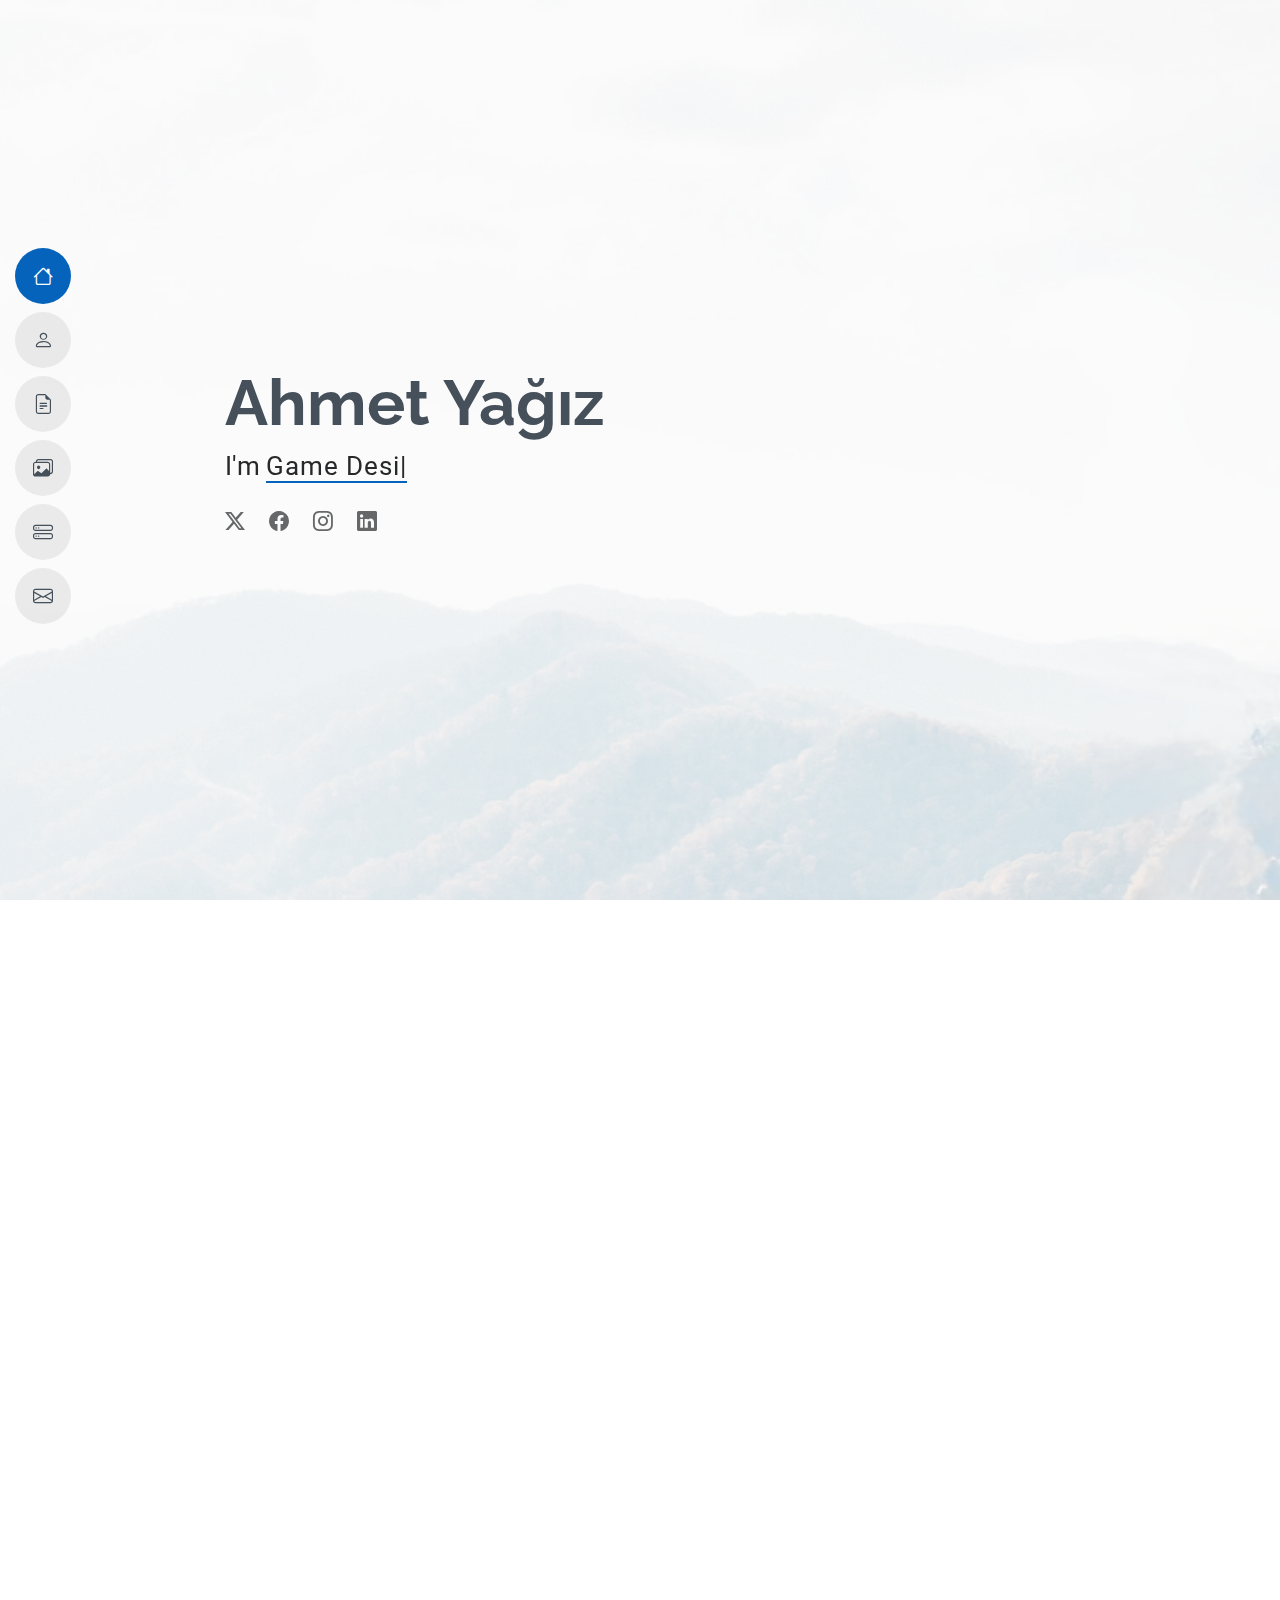
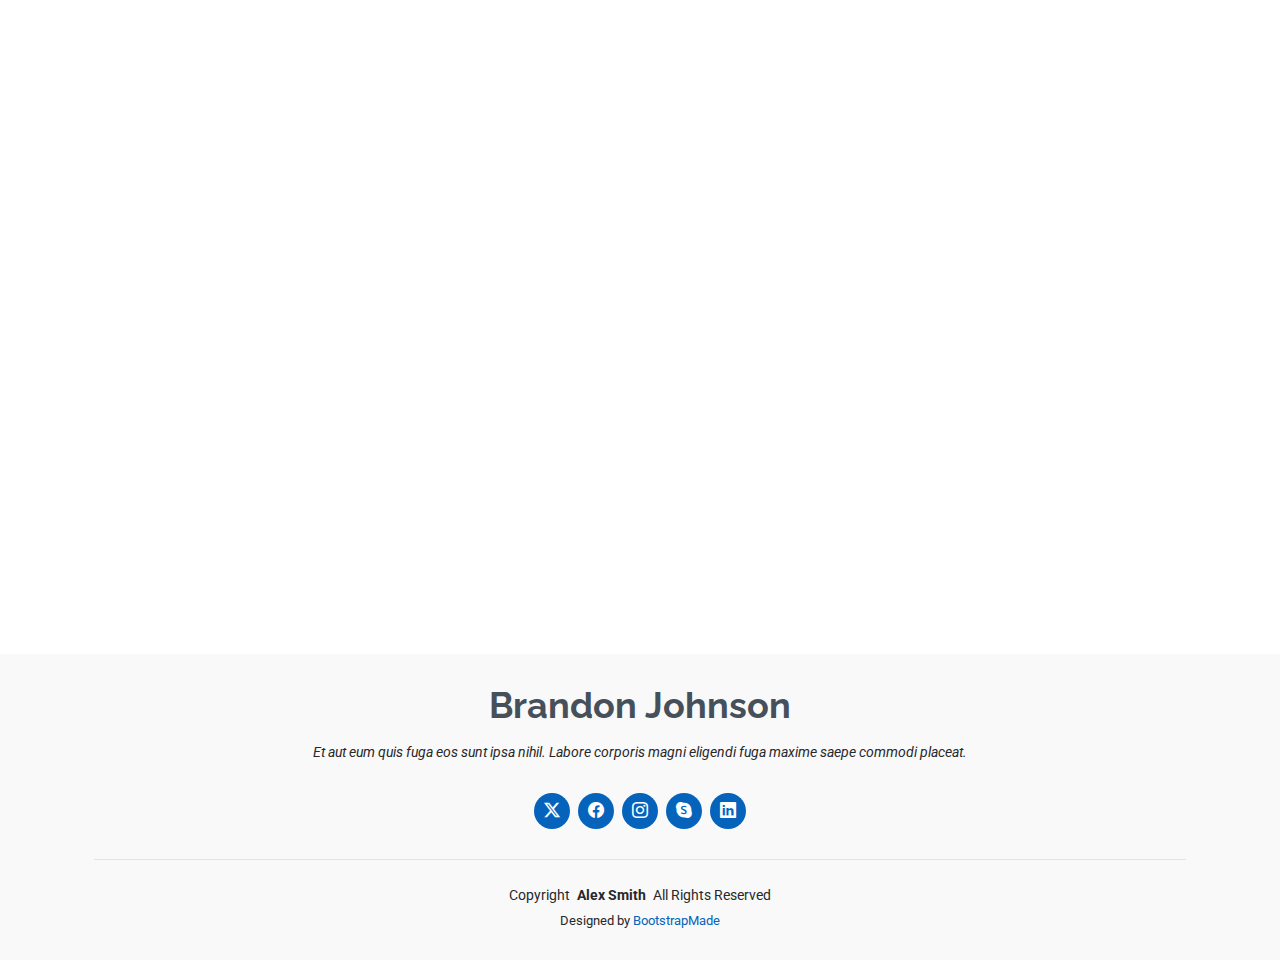
==== index.html @ 11dbaa00 "Update Some Texts" ====
<!DOCTYPE html>
<html lang="en">

<head>
  <meta charset="utf-8">
  <meta content="width=device-width, initial-scale=1.0" name="viewport">
  <title>Ahmet Yağız</title>
  <meta content="" name="description">
  <meta content="" name="keywords">

  <!-- Favicons -->
  <link href="assets/img/favicon.png" rel="icon">
  <link href="assets/img/apple-touch-icon.png" rel="apple-touch-icon">

  <!-- Fonts -->
  <link href="https://fonts.googleapis.com" rel="preconnect">
  <link href="https://fonts.gstatic.com" rel="preconnect" crossorigin>
  <link href="https://fonts.googleapis.com/css2?family=Roboto:ital,wght@0,100;0,300;0,400;0,500;0,700;0,900;1,100;1,300;1,400;1,500;1,700;1,900&family=Poppins:ital,wght@0,100;0,200;0,300;0,400;0,500;0,600;0,700;0,800;0,900;1,100;1,200;1,300;1,400;1,500;1,600;1,700;1,800;1,900&family=Raleway:ital,wght@0,100;0,200;0,300;0,400;0,500;0,600;0,700;0,800;0,900;1,100;1,200;1,300;1,400;1,500;1,600;1,700;1,800;1,900&display=swap" rel="stylesheet">

  <!-- Vendor CSS Files -->
  <link href="assets/vendor/bootstrap/css/bootstrap.min.css" rel="stylesheet">
  <link href="assets/vendor/bootstrap-icons/bootstrap-icons.css" rel="stylesheet">
  <link href="assets/vendor/aos/aos.css" rel="stylesheet">
  <link href="assets/vendor/glightbox/css/glightbox.min.css" rel="stylesheet">
  <link href="assets/vendor/swiper/swiper-bundle.min.css" rel="stylesheet">

  <!-- Main CSS File -->
  <link href="assets/css/main.css" rel="stylesheet">

  <!-- =======================================================
  * Template Name: MyResume
  * Template URL: https://bootstrapmade.com/free-html-bootstrap-template-my-resume/
  * Updated: Jun 29 2024 with Bootstrap v5.3.3
  * Author: BootstrapMade.com
  * License: https://bootstrapmade.com/license/
  ======================================================== -->
</head>

<body class="index-page">

  <header id="header" class="header d-flex flex-column justify-content-center">

    <i class="header-toggle d-xl-none bi bi-list"></i>

    <nav id="navmenu" class="navmenu">
      <ul>
        <li><a href="#hero" class="active"><i class="bi bi-house navicon"></i><span>Home</span></a></li>
        <li><a href="#about"><i class="bi bi-person navicon"></i><span>About</span></a></li>
        <li><a href="#resume"><i class="bi bi-file-earmark-text navicon"></i><span>Resume</span></a></li>
        <li><a href="#portfolio"><i class="bi bi-images navicon"></i><span>Portfolio</span></a></li>
        <li><a href="#services"><i class="bi bi-hdd-stack navicon"></i><span>Services</span></a></li>
        <li><a href="#contact"><i class="bi bi-envelope navicon"></i><span>Contact</span></a></li>
      </ul>
    </nav>

  </header>

  <main class="main">

    <!-- Hero Section -->
    <section id="hero" class="hero section light-background">

      <img src="assets/img/hero-bg.jpg" alt="">

      <div class="container" data-aos="zoom-out">
        <div class="row justify-content-center">
          <div class="col-lg-9">
            <h2>Ahmet Yağız</h2>
            <p>I'm <span class="typed" data-typed-items="Game Designer, Game Developer">Game</span><span class="typed-cursor typed-cursor--blink" aria-hidden="true"></span></p>
            <div class="social-links">
              <a href="#"><i class="bi bi-twitter-x"></i></a>
              <a href="#"><i class="bi bi-facebook"></i></a>
              <a href="#"><i class="bi bi-instagram"></i></a>
              <a href="#"><i class="bi bi-linkedin"></i></a>
            </div>
          </div>
        </div>
      </div>

    </section><!-- /Hero Section -->

    <!-- About Section -->
    <section id="about" class="about section">

      <!-- Section Title -->
      <div class="container section-title" data-aos="fade-up">
        <h2>About</h2>
        <p>Hi there! I'm Ahmet, a passionate game developer with a diverse background in creating engaging experiences across various genres. My portfolio includes first-person 3D platformers and many mobile games. Currently, I'm collaborating with top industry professionals to craft remarkable indie games.</p>
      </div><!-- End Section Title -->

      <div class="container" data-aos="fade-up" data-aos-delay="100">

        <div class="row gy-4 justify-content-center">
          <div class="col-lg-4">
            <img src="assets/img/profile-img.jpg" class="img-fluid" alt="">
          </div>
          <div class="col-lg-8 content">
            <h2>UI/UX Designer &amp; Web Developer.</h2>
            <p class="fst-italic py-3">
              Lorem ipsum dolor sit amet, consectetur adipiscing elit, sed do eiusmod tempor incididunt ut labore et dolore
              magna aliqua.
            </p>
            <div class="row">
              <div class="col-lg-6">
                <ul>
                  <li><i class="bi bi-chevron-right"></i> <strong>Birthday:</strong> <span>1 May 1995</span></li>
                  <li><i class="bi bi-chevron-right"></i> <strong>Website:</strong> <span>www.example.com</span></li>
                  <li><i class="bi bi-chevron-right"></i> <strong>Phone:</strong> <span>+123 456 7890</span></li>
                  <li><i class="bi bi-chevron-right"></i> <strong>City:</strong> <span>New York, USA</span></li>
                </ul>
              </div>
              <div class="col-lg-6">
                <ul>
                  <li><i class="bi bi-chevron-right"></i> <strong>Age:</strong> <span>30</span></li>
                  <li><i class="bi bi-chevron-right"></i> <strong>Degree:</strong> <span>Master</span></li>
                  <li><i class="bi bi-chevron-right"></i> <strong>Email:</strong> <span>email@example.com</span></li>
                  <li><i class="bi bi-chevron-right"></i> <strong>Freelance:</strong> <span>Available</span></li>
                </ul>
              </div>
            </div>
            <p class="py-3">
              Officiis eligendi itaque labore et dolorum mollitia officiis optio vero. Quisquam sunt adipisci omnis et ut. Nulla accusantium dolor incidunt officia tempore. Et eius omnis.
              Cupiditate ut dicta maxime officiis quidem quia. Sed et consectetur qui quia repellendus itaque neque.
            </p>
          </div>
        </div>

      </div>

    </section><!-- /About Section -->

    <!-- Stats Section -->
    <section id="stats" class="stats section">

      <div class="container" data-aos="fade-up" data-aos-delay="100">

        <div class="row gy-4">

          <div class="col-lg-3 col-md-6 d-flex flex-column align-items-center">
            <i class="bi bi-emoji-smile"></i>
            <div class="stats-item">
              <span data-purecounter-start="0" data-purecounter-end="232" data-purecounter-duration="1" class="purecounter"></span>
              <p>Happy Clients</p>
            </div>
          </div><!-- End Stats Item -->

          <div class="col-lg-3 col-md-6 d-flex flex-column align-items-center">
            <i class="bi bi-journal-richtext"></i>
            <div class="stats-item">
              <span data-purecounter-start="0" data-purecounter-end="521" data-purecounter-duration="1" class="purecounter"></span>
              <p>Projects</p>
            </div>
          </div><!-- End Stats Item -->

          <div class="col-lg-3 col-md-6 d-flex flex-column align-items-center">
            <i class="bi bi-headset"></i>
            <div class="stats-item">
              <span data-purecounter-start="0" data-purecounter-end="1463" data-purecounter-duration="1" class="purecounter"></span>
              <p>Hours Of Support</p>
            </div>
          </div><!-- End Stats Item -->

          <div class="col-lg-3 col-md-6 d-flex flex-column align-items-center">
            <i class="bi bi-people"></i>
            <div class="stats-item">
              <span data-purecounter-start="0" data-purecounter-end="15" data-purecounter-duration="1" class="purecounter"></span>
              <p>Hard Workers</p>
            </div>
          </div><!-- End Stats Item -->

        </div>

      </div>

    </section><!-- /Stats Section -->

    <!-- Skills Section -->
    <section id="skills" class="skills section">

      <!-- Section Title -->
      <div class="container section-title" data-aos="fade-up">
        <h2>Skills</h2>
        <p>Necessitatibus eius consequatur ex aliquid fuga eum quidem sint consectetur velit</p>
      </div><!-- End Section Title -->

      <div class="container" data-aos="fade-up" data-aos-delay="100">

        <div class="row skills-content skills-animation">

          <div class="col-lg-6">

            <div class="progress">
              <span class="skill"><span>HTML</span> <i class="val">100%</i></span>
              <div class="progress-bar-wrap">
                <div class="progress-bar" role="progressbar" aria-valuenow="100" aria-valuemin="0" aria-valuemax="100"></div>
              </div>
            </div><!-- End Skills Item -->

            <div class="progress">
              <span class="skill"><span>CSS</span> <i class="val">90%</i></span>
              <div class="progress-bar-wrap">
                <div class="progress-bar" role="progressbar" aria-valuenow="90" aria-valuemin="0" aria-valuemax="100"></div>
              </div>
            </div><!-- End Skills Item -->

            <div class="progress">
              <span class="skill"><span>JavaScript</span> <i class="val">75%</i></span>
              <div class="progress-bar-wrap">
                <div class="progress-bar" role="progressbar" aria-valuenow="75" aria-valuemin="0" aria-valuemax="100"></div>
              </div>
            </div><!-- End Skills Item -->

          </div>

          <div class="col-lg-6">

            <div class="progress">
              <span class="skill"><span>PHP</span> <i class="val">80%</i></span>
              <div class="progress-bar-wrap">
                <div class="progress-bar" role="progressbar" aria-valuenow="80" aria-valuemin="0" aria-valuemax="100"></div>
              </div>
            </div><!-- End Skills Item -->

            <div class="progress">
              <span class="skill"><span>WordPress/CMS</span> <i class="val">90%</i></span>
              <div class="progress-bar-wrap">
                <div class="progress-bar" role="progressbar" aria-valuenow="90" aria-valuemin="0" aria-valuemax="100"></div>
              </div>
            </div><!-- End Skills Item -->

            <div class="progress">
              <span class="skill"><span>Photoshop</span> <i class="val">55%</i></span>
              <div class="progress-bar-wrap">
                <div class="progress-bar" role="progressbar" aria-valuenow="55" aria-valuemin="0" aria-valuemax="100"></div>
              </div>
            </div><!-- End Skills Item -->

          </div>

        </div>

      </div>

    </section><!-- /Skills Section -->

    <!-- Resume Section -->
    <section id="resume" class="resume section">

      <!-- Section Title -->
      <div class="container section-title" data-aos="fade-up">
        <h2>Resume</h2>
        <p>Magnam dolores commodi suscipit. Necessitatibus eius consequatur ex aliquid fuga eum quidem. Sit sint consectetur velit. Quisquam quos quisquam cupiditate. Et nemo qui impedit suscipit alias ea. Quia fugiat sit in iste officiis commodi quidem hic quas.</p>
      </div><!-- End Section Title -->

      <div class="container">

        <div class="row">

          <div class="col-lg-6" data-aos="fade-up" data-aos-delay="100">
            <h3 class="resume-title">Sumary</h3>

            <div class="resume-item pb-0">
              <h4>Brandon Johnson</h4>
              <p><em>Innovative and deadline-driven Graphic Designer with 3+ years of experience designing and developing user-centered digital/print marketing material from initial concept to final, polished deliverable.</em></p>
              <ul>
                <li>Portland par 127,Orlando, FL</li>
                <li>(123) 456-7891</li>
                <li>alice.barkley@example.com</li>
              </ul>
            </div><!-- Edn Resume Item -->

            <h3 class="resume-title">Education</h3>
            <div class="resume-item">
              <h4>Master of Fine Arts &amp; Graphic Design</h4>
              <h5>2015 - 2016</h5>
              <p><em>Rochester Institute of Technology, Rochester, NY</em></p>
              <p>Qui deserunt veniam. Et sed aliquam labore tempore sed quisquam iusto autem sit. Ea vero voluptatum qui ut dignissimos deleniti nerada porti sand markend</p>
            </div><!-- Edn Resume Item -->

            <div class="resume-item">
              <h4>Bachelor of Fine Arts &amp; Graphic Design</h4>
              <h5>2010 - 2014</h5>
              <p><em>Rochester Institute of Technology, Rochester, NY</em></p>
              <p>Quia nobis sequi est occaecati aut. Repudiandae et iusto quae reiciendis et quis Eius vel ratione eius unde vitae rerum voluptates asperiores voluptatem Earum molestiae consequatur neque etlon sader mart dila</p>
            </div><!-- Edn Resume Item -->

          </div>

          <div class="col-lg-6" data-aos="fade-up" data-aos-delay="200">
            <h3 class="resume-title">Professional Experience</h3>
            <div class="resume-item">
              <h4>Senior graphic design specialist</h4>
              <h5>2019 - Present</h5>
              <p><em>Experion, New York, NY </em></p>
              <ul>
                <li>Lead in the design, development, and implementation of the graphic, layout, and production communication materials</li>
                <li>Delegate tasks to the 7 members of the design team and provide counsel on all aspects of the project. </li>
                <li>Supervise the assessment of all graphic materials in order to ensure quality and accuracy of the design</li>
                <li>Oversee the efficient use of production project budgets ranging from $2,000 - $25,000</li>
              </ul>
            </div><!-- Edn Resume Item -->

            <div class="resume-item">
              <h4>Graphic design specialist</h4>
              <h5>2017 - 2018</h5>
              <p><em>Stepping Stone Advertising, New York, NY</em></p>
              <ul>
                <li>Developed numerous marketing programs (logos, brochures,infographics, presentations, and advertisements).</li>
                <li>Managed up to 5 projects or tasks at a given time while under pressure</li>
                <li>Recommended and consulted with clients on the most appropriate graphic design</li>
                <li>Created 4+ design presentations and proposals a month for clients and account managers</li>
              </ul>
            </div><!-- Edn Resume Item -->

          </div>

        </div>

      </div>

    </section><!-- /Resume Section -->

    <!-- Portfolio Section -->
    <section id="portfolio" class="portfolio section">

      <!-- Section Title -->
      <div class="container section-title" data-aos="fade-up">
        <h2>Portfolio</h2>
        <p>Magnam dolores commodi suscipit. Necessitatibus eius consequatur ex aliquid fuga eum quidem. Sit sint consectetur velit. Quisquam quos quisquam cupiditate. Et nemo qui impedit suscipit alias ea. Quia fugiat sit in iste officiis commodi quidem hic quas.</p>
      </div><!-- End Section Title -->

      <div class="container">

        <div class="isotope-layout" data-default-filter="*" data-layout="masonry" data-sort="original-order">

          <ul class="portfolio-filters isotope-filters" data-aos="fade-up" data-aos-delay="100">
            <li data-filter="*" class="filter-active">All</li>
            <li data-filter=".filter-app">App</li>
            <li data-filter=".filter-product">Card</li>
            <li data-filter=".filter-branding">Web</li>
          </ul><!-- End Portfolio Filters -->

          <div class="row gy-4 isotope-container" data-aos="fade-up" data-aos-delay="200">

            <div class="col-lg-4 col-md-6 portfolio-item isotope-item filter-app">
              <img src="assets/img/masonry-portfolio/masonry-portfolio-1.jpg" class="img-fluid" alt="">
              <div class="portfolio-info">
                <h4>App 1</h4>
                <p>Lorem ipsum, dolor sit</p>
                <a href="assets/img/masonry-portfolio/masonry-portfolio-1.jpg" title="App 1" data-gallery="portfolio-gallery-app" class="glightbox preview-link"><i class="bi bi-zoom-in"></i></a>
                <a href="portfolio-details.html" title="More Details" class="details-link"><i class="bi bi-link-45deg"></i></a>
              </div>
            </div><!-- End Portfolio Item -->

            <div class="col-lg-4 col-md-6 portfolio-item isotope-item filter-product">
              <img src="assets/img/masonry-portfolio/masonry-portfolio-2.jpg" class="img-fluid" alt="">
              <div class="portfolio-info">
                <h4>Product 1</h4>
                <p>Lorem ipsum, dolor sit</p>
                <a href="assets/img/masonry-portfolio/masonry-portfolio-2.jpg" title="Product 1" data-gallery="portfolio-gallery-product" class="glightbox preview-link"><i class="bi bi-zoom-in"></i></a>
                <a href="portfolio-details.html" title="More Details" class="details-link"><i class="bi bi-link-45deg"></i></a>
              </div>
            </div><!-- End Portfolio Item -->

            <div class="col-lg-4 col-md-6 portfolio-item isotope-item filter-branding">
              <img src="assets/img/masonry-portfolio/masonry-portfolio-3.jpg" class="img-fluid" alt="">
              <div class="portfolio-info">
                <h4>Branding 1</h4>
                <p>Lorem ipsum, dolor sit</p>
                <a href="assets/img/masonry-portfolio/masonry-portfolio-3.jpg" title="Branding 1" data-gallery="portfolio-gallery-branding" class="glightbox preview-link"><i class="bi bi-zoom-in"></i></a>
                <a href="portfolio-details.html" title="More Details" class="details-link"><i class="bi bi-link-45deg"></i></a>
              </div>
            </div><!-- End Portfolio Item -->

            <div class="col-lg-4 col-md-6 portfolio-item isotope-item filter-app">
              <img src="assets/img/masonry-portfolio/masonry-portfolio-4.jpg" class="img-fluid" alt="">
              <div class="portfolio-info">
                <h4>App 2</h4>
                <p>Lorem ipsum, dolor sit</p>
                <a href="assets/img/masonry-portfolio/masonry-portfolio-4.jpg" title="App 2" data-gallery="portfolio-gallery-app" class="glightbox preview-link"><i class="bi bi-zoom-in"></i></a>
                <a href="portfolio-details.html" title="More Details" class="details-link"><i class="bi bi-link-45deg"></i></a>
              </div>
            </div><!-- End Portfolio Item -->

            <div class="col-lg-4 col-md-6 portfolio-item isotope-item filter-product">
              <img src="assets/img/masonry-portfolio/masonry-portfolio-5.jpg" class="img-fluid" alt="">
              <div class="portfolio-info">
                <h4>Product 2</h4>
                <p>Lorem ipsum, dolor sit</p>
                <a href="assets/img/masonry-portfolio/masonry-portfolio-5.jpg" title="Product 2" data-gallery="portfolio-gallery-product" class="glightbox preview-link"><i class="bi bi-zoom-in"></i></a>
                <a href="portfolio-details.html" title="More Details" class="details-link"><i class="bi bi-link-45deg"></i></a>
              </div>
            </div><!-- End Portfolio Item -->

            <div class="col-lg-4 col-md-6 portfolio-item isotope-item filter-branding">
              <img src="assets/img/masonry-portfolio/masonry-portfolio-6.jpg" class="img-fluid" alt="">
              <div class="portfolio-info">
                <h4>Branding 2</h4>
                <p>Lorem ipsum, dolor sit</p>
                <a href="assets/img/masonry-portfolio/masonry-portfolio-6.jpg" title="Branding 2" data-gallery="portfolio-gallery-branding" class="glightbox preview-link"><i class="bi bi-zoom-in"></i></a>
                <a href="portfolio-details.html" title="More Details" class="details-link"><i class="bi bi-link-45deg"></i></a>
              </div>
            </div><!-- End Portfolio Item -->

            <div class="col-lg-4 col-md-6 portfolio-item isotope-item filter-app">
              <img src="assets/img/masonry-portfolio/masonry-portfolio-7.jpg" class="img-fluid" alt="">
              <div class="portfolio-info">
                <h4>App 3</h4>
                <p>Lorem ipsum, dolor sit</p>
                <a href="assets/img/masonry-portfolio/masonry-portfolio-7.jpg" title="App 3" data-gallery="portfolio-gallery-app" class="glightbox preview-link"><i class="bi bi-zoom-in"></i></a>
                <a href="portfolio-details.html" title="More Details" class="details-link"><i class="bi bi-link-45deg"></i></a>
              </div>
            </div><!-- End Portfolio Item -->

            <div class="col-lg-4 col-md-6 portfolio-item isotope-item filter-product">
              <img src="assets/img/masonry-portfolio/masonry-portfolio-8.jpg" class="img-fluid" alt="">
              <div class="portfolio-info">
                <h4>Product 3</h4>
                <p>Lorem ipsum, dolor sit</p>
                <a href="assets/img/masonry-portfolio/masonry-portfolio-8.jpg" title="Product 3" data-gallery="portfolio-gallery-product" class="glightbox preview-link"><i class="bi bi-zoom-in"></i></a>
                <a href="portfolio-details.html" title="More Details" class="details-link"><i class="bi bi-link-45deg"></i></a>
              </div>
            </div><!-- End Portfolio Item -->

            <div class="col-lg-4 col-md-6 portfolio-item isotope-item filter-branding">
              <img src="assets/img/masonry-portfolio/masonry-portfolio-9.jpg" class="img-fluid" alt="">
              <div class="portfolio-info">
                <h4>Branding 3</h4>
                <p>Lorem ipsum, dolor sit</p>
                <a href="assets/img/masonry-portfolio/masonry-portfolio-9.jpg" title="Branding 2" data-gallery="portfolio-gallery-branding" class="glightbox preview-link"><i class="bi bi-zoom-in"></i></a>
                <a href="portfolio-details.html" title="More Details" class="details-link"><i class="bi bi-link-45deg"></i></a>
              </div>
            </div><!-- End Portfolio Item -->

          </div><!-- End Portfolio Container -->

        </div>

      </div>

    </section><!-- /Portfolio Section -->

    <!-- Services Section -->
    <section id="services" class="services section">

      <!-- Section Title -->
      <div class="container section-title" data-aos="fade-up">
        <h2>Services</h2>
        <p>Magnam dolores commodi suscipit. Necessitatibus eius consequatur ex aliquid fuga eum quidem. Sit sint consectetur velit. Quisquam quos quisquam cupiditate. Et nemo qui impedit suscipit alias ea. Quia fugiat sit in iste officiis commodi quidem hic quas.</p>
      </div><!-- End Section Title -->

      <div class="container">

        <div class="row gy-4">

          <div class="col-lg-4 col-md-6" data-aos="fade-up" data-aos-delay="100">
            <div class="service-item item-cyan position-relative">
              <div class="icon">
                <svg width="100" height="100" viewBox="0 0 600 600" xmlns="http://www.w3.org/2000/svg">
                  <path stroke="none" stroke-width="0" fill="#f5f5f5" d="M300,521.0016835830174C376.1290562159157,517.8887921683347,466.0731472004068,529.7835943286574,510.70327084640275,468.03025145048787C554.3714126377745,407.6079735673963,508.03601936045806,328.9844924480964,491.2728898941984,256.3432110539036C474.5976632858925,184.082847569629,479.9380746630129,96.60480741107993,416.23090153303,58.64404602377083C348.86323505073057,18.502131276798302,261.93793281208167,40.57373210992963,193.5410806939664,78.93577620505333C130.42746243093433,114.334589627462,98.30271207620316,179.96522072025542,76.75703585869454,249.04625023123273C51.97151888228291,328.5150500222984,13.704378332031375,421.85034740162234,66.52175969318436,486.19268352777647C119.04800174914682,550.1803526380478,217.28368757567262,524.383925680826,300,521.0016835830174"></path>
                </svg>
                <i class="bi bi-activity"></i>
              </div>
              <a href="#" class="stretched-link">
                <h3>Nesciunt Mete</h3>
              </a>
              <p>Provident nihil minus qui consequatur non omnis maiores. Eos accusantium minus dolores iure perferendis tempore et consequatur.</p>
            </div>
          </div><!-- End Service Item -->

          <div class="col-lg-4 col-md-6" data-aos="fade-up" data-aos-delay="200">
            <div class="service-item item-orange position-relative">
              <div class="icon">
                <svg width="100" height="100" viewBox="0 0 600 600" xmlns="http://www.w3.org/2000/svg">
                  <path stroke="none" stroke-width="0" fill="#f5f5f5" d="M300,582.0697525312426C382.5290701553225,586.8405444964366,449.9789794690241,525.3245884688669,502.5850820975895,461.55621195738473C556.606425686781,396.0723002908107,615.8543463187945,314.28637112970534,586.6730223649479,234.56875336149918C558.9533121215079,158.8439757836574,454.9685369536778,164.00468322053177,381.49747125262974,130.76875717737553C312.15926192815925,99.40240125094834,248.97055460311594,18.661163978235184,179.8680185752513,50.54337015887873C110.5421016452524,82.52863877960104,119.82277516462835,180.83849132639028,109.12597500060166,256.43424936330496C100.08760227029461,320.3096726198365,92.17705696193138,384.0621239912766,124.79988738764834,439.7174275375508C164.83382741302287,508.01625554203684,220.96474134820875,577.5009287672846,300,582.0697525312426"></path>
                </svg>
                <i class="bi bi-broadcast"></i>
              </div>
              <a href="#" class="stretched-link">
                <h3>Eosle Commodi</h3>
              </a>
              <p>Ut autem aut autem non a. Sint sint sit facilis nam iusto sint. Libero corrupti neque eum hic non ut nesciunt dolorem.</p>
            </div>
          </div><!-- End Service Item -->

          <div class="col-lg-4 col-md-6" data-aos="fade-up" data-aos-delay="300">
            <div class="service-item item-teal position-relative">
              <div class="icon">
                <svg width="100" height="100" viewBox="0 0 600 600" xmlns="http://www.w3.org/2000/svg">
                  <path stroke="none" stroke-width="0" fill="#f5f5f5" d="M300,541.5067337569781C382.14930387511276,545.0595476570109,479.8736841581634,548.3450877840088,526.4010558755058,480.5488172755941C571.5218469581645,414.80211281144784,517.5187510058486,332.0715597781072,496.52539010469104,255.14436215662573C477.37192572678356,184.95920475031193,473.57363656557914,105.61284051026155,413.0603344069578,65.22779650032875C343.27470386102294,18.654635553484475,251.2091493199835,5.337323636656869,175.0934190732945,40.62881213300186C97.87086631185822,76.43348514350839,51.98124368387456,156.15599469081315,36.44837278890362,239.84606092416172C21.716077023791087,319.22268207091537,43.775223500013084,401.1760424656574,96.891909868211,461.97329694683043C147.22146801428983,519.5804099606455,223.5754009179313,538.201503339737,300,541.5067337569781"></path>
                </svg>
                <i class="bi bi-easel"></i>
              </div>
              <a href="#" class="stretched-link">
                <h3>Ledo Markt</h3>
              </a>
              <p>Ut excepturi voluptatem nisi sed. Quidem fuga consequatur. Minus ea aut. Vel qui id voluptas adipisci eos earum corrupti.</p>
            </div>
          </div><!-- End Service Item -->

          <div class="col-lg-4 col-md-6" data-aos="fade-up" data-aos-delay="400">
            <div class="service-item item-red position-relative">
              <div class="icon">
                <svg width="100" height="100" viewBox="0 0 600 600" xmlns="http://www.w3.org/2000/svg">
                  <path stroke="none" stroke-width="0" fill="#f5f5f5" d="M300,503.46388370962813C374.79870501325706,506.71871716319447,464.8034551963731,527.1746412648533,510.4981551193396,467.86667711651364C555.9287308511215,408.9015244558933,512.6030010748507,327.5744911775523,490.211057578863,256.5855673507754C471.097692560561,195.9906835881958,447.69079081568157,138.11976852964426,395.19560036434837,102.3242989838813C329.3053358748298,57.3949838291264,248.02791733380457,8.279543830951368,175.87071277845988,42.242879143198664C103.41431057327972,76.34704239035025,93.79494320519305,170.9812938413882,81.28167332365135,250.07896920659033C70.17666984294237,320.27484674793965,64.84698225790005,396.69656628748305,111.28512138212992,450.4950937839243C156.20124167950087,502.5303643271138,231.32542653798444,500.4755392045468,300,503.46388370962813"></path>
                </svg>
                <i class="bi bi-bounding-box-circles"></i>
              </div>
              <a href="#" class="stretched-link">
                <h3>Asperiores Commodit</h3>
              </a>
              <p>Non et temporibus minus omnis sed dolor esse consequatur. Cupiditate sed error ea fuga sit provident adipisci neque.</p>
              <a href="#" class="stretched-link"></a>
            </div>
          </div><!-- End Service Item -->

          <div class="col-lg-4 col-md-6" data-aos="fade-up" data-aos-delay="500">
            <div class="service-item item-indigo position-relative">
              <div class="icon">
                <svg width="100" height="100" viewBox="0 0 600 600" xmlns="http://www.w3.org/2000/svg">
                  <path stroke="none" stroke-width="0" fill="#f5f5f5" d="M300,532.3542879108572C369.38199826031484,532.3153073249985,429.10787420159085,491.63046689027357,474.5244479745417,439.17860296908856C522.8885846962883,383.3225815378663,569.1668002868075,314.3205725914397,550.7432151929288,242.7694973846089C532.6665558377875,172.5657663291529,456.2379748765914,142.6223662098291,390.3689995646985,112.34683881706744C326.66090330228417,83.06452184765237,258.84405631176094,53.51806209861945,193.32584062364296,78.48882559362697C121.61183558270385,105.82097193414197,62.805066853699245,167.19869350419734,48.57481801355237,242.6138429142374C34.843463184063346,315.3850353017275,76.69343916112496,383.4422959591041,125.22947124332185,439.3748458443577C170.7312796277747,491.8107796887764,230.57421082200815,532.3932930995766,300,532.3542879108572"></path>
                </svg>
                <i class="bi bi-calendar4-week icon"></i>
              </div>
              <a href="#" class="stretched-link">
                <h3>Velit Doloremque</h3>
              </a>
              <p>Cumque et suscipit saepe. Est maiores autem enim facilis ut aut ipsam corporis aut. Sed animi at autem alias eius labore.</p>
              <a href="#" class="stretched-link"></a>
            </div>
          </div><!-- End Service Item -->

          <div class="col-lg-4 col-md-6" data-aos="fade-up" data-aos-delay="600">
            <div class="service-item item-pink position-relative">
              <div class="icon">
                <svg width="100" height="100" viewBox="0 0 600 600" xmlns="http://www.w3.org/2000/svg">
                  <path stroke="none" stroke-width="0" fill="#f5f5f5" d="M300,566.797414625762C385.7384707136149,576.1784315230908,478.7894351017131,552.8928747891023,531.9192734346935,484.94944893311C584.6109503024035,417.5663521118492,582.489472248146,322.67544863468447,553.9536738515405,242.03673114598146C529.1557734026468,171.96086150256528,465.24506316201064,127.66468636344209,395.9583748389544,100.7403814666027C334.2173773831606,76.7482773500951,269.4350130405921,84.62216499799875,207.1952322260088,107.2889140133804C132.92018162631612,134.33871894543012,41.79353780512637,160.00259165414826,22.644507872594943,236.69541883565114C3.319112789854554,314.0945973066697,72.72355303640163,379.243833228382,124.04198916343866,440.3218312028393C172.9286146004772,498.5055451809895,224.45579914871206,558.5317968840102,300,566.797414625762"></path>
                </svg>
                <i class="bi bi-chat-square-text"></i>
              </div>
              <a href="#" class="stretched-link">
                <h3>Dolori Architecto</h3>
              </a>
              <p>Hic molestias ea quibusdam eos. Fugiat enim doloremque aut neque non et debitis iure. Corrupti recusandae ducimus enim.</p>
              <a href="#" class="stretched-link"></a>
            </div>
          </div><!-- End Service Item -->

        </div>

      </div>

    </section><!-- /Services Section -->

    <!-- Testimonials Section -->
    <section id="testimonials" class="testimonials section">

      <!-- Section Title -->
      <div class="container section-title" data-aos="fade-up">
        <h2>Testimonials</h2>
        <p>Necessitatibus eius consequatur ex aliquid fuga eum quidem sint consectetur velit</p>
      </div><!-- End Section Title -->

      <div class="container" data-aos="fade-up" data-aos-delay="100">

        <div class="swiper init-swiper">
          <script type="application/json" class="swiper-config">
            {
              "loop": true,
              "speed": 600,
              "autoplay": {
                "delay": 5000
              },
              "slidesPerView": "auto",
              "pagination": {
                "el": ".swiper-pagination",
                "type": "bullets",
                "clickable": true
              }
            }
          </script>
          <div class="swiper-wrapper">

            <div class="swiper-slide">
              <div class="testimonial-item">
                <div class="row gy-4 justify-content-center">
                  <div class="col-lg-6">
                    <div class="testimonial-content">
                      <p>
                        <i class="bi bi-quote quote-icon-left"></i>
                        <span>Proin iaculis purus consequat sem cure digni ssim donec porttitora entum suscipit rhoncus. Accusantium quam, ultricies eget id, aliquam eget nibh et. Maecen aliquam, risus at semper.</span>
                        <i class="bi bi-quote quote-icon-right"></i>
                      </p>
                      <h3>Saul Goodman</h3>
                      <h4>Ceo &amp; Founder</h4>
                      <div class="stars">
                        <i class="bi bi-star-fill"></i><i class="bi bi-star-fill"></i><i class="bi bi-star-fill"></i><i class="bi bi-star-fill"></i><i class="bi bi-star-fill"></i>
                      </div>
                    </div>
                  </div>
                  <div class="col-lg-2 text-center">
                    <img src="assets/img/testimonials/testimonials-1.jpg" class="img-fluid testimonial-img" alt="">
                  </div>
                </div>
              </div>
            </div><!-- End testimonial item -->

            <div class="swiper-slide">
              <div class="testimonial-item">
                <div class="row gy-4 justify-content-center">
                  <div class="col-lg-6">
                    <div class="testimonial-content">
                      <p>
                        <i class="bi bi-quote quote-icon-left"></i>
                        <span>Export tempor illum tamen malis malis eram quae irure esse labore quem cillum quid cillum eram malis quorum velit fore eram velit sunt aliqua noster fugiat irure amet legam anim culpa.</span>
                        <i class="bi bi-quote quote-icon-right"></i>
                      </p>
                      <h3>Sara Wilsson</h3>
                      <h4>Designer</h4>
                      <div class="stars">
                        <i class="bi bi-star-fill"></i><i class="bi bi-star-fill"></i><i class="bi bi-star-fill"></i><i class="bi bi-star-fill"></i><i class="bi bi-star-fill"></i>
                      </div>
                    </div>
                  </div>
                  <div class="col-lg-2 text-center">
                    <img src="assets/img/testimonials/testimonials-2.jpg" class="img-fluid testimonial-img" alt="">
                  </div>
                </div>
              </div>
            </div><!-- End testimonial item -->

            <div class="swiper-slide">
              <div class="testimonial-item">
                <div class="row gy-4 justify-content-center">
                  <div class="col-lg-6">
                    <div class="testimonial-content">
                      <p>
                        <i class="bi bi-quote quote-icon-left"></i>
                        <span>Enim nisi quem export duis labore cillum quae magna enim sint quorum nulla quem veniam duis minim tempor labore quem eram duis noster aute amet eram fore quis sint minim.</span>
                        <i class="bi bi-quote quote-icon-right"></i>
                      </p>
                      <h3>Jena Karlis</h3>
                      <h4>Store Owner</h4>
                      <div class="stars">
                        <i class="bi bi-star-fill"></i><i class="bi bi-star-fill"></i><i class="bi bi-star-fill"></i><i class="bi bi-star-fill"></i><i class="bi bi-star-fill"></i>
                      </div>
                    </div>
                  </div>
                  <div class="col-lg-2 text-center">
                    <img src="assets/img/testimonials/testimonials-3.jpg" class="img-fluid testimonial-img" alt="">
                  </div>
                </div>
              </div>
            </div><!-- End testimonial item -->

            <div class="swiper-slide">
              <div class="testimonial-item">
                <div class="row gy-4 justify-content-center">
                  <div class="col-lg-6">
                    <div class="testimonial-content">
                      <p>
                        <i class="bi bi-quote quote-icon-left"></i>
                        <span>Fugiat enim eram quae cillum dolore dolor amet nulla culpa multos export minim fugiat minim velit minim dolor enim duis veniam ipsum anim magna sunt elit fore quem dolore labore illum veniam.</span>
                        <i class="bi bi-quote quote-icon-right"></i>
                      </p>
                      <h3>John Larson</h3>
                      <h4>Entrepreneur</h4>
                      <div class="stars">
                        <i class="bi bi-star-fill"></i><i class="bi bi-star-fill"></i><i class="bi bi-star-fill"></i><i class="bi bi-star-fill"></i><i class="bi bi-star-fill"></i>
                      </div>
                    </div>
                  </div>
                  <div class="col-lg-2 text-center">
                    <img src="assets/img/testimonials/testimonials-4.jpg" class="img-fluid testimonial-img" alt="">
                  </div>
                </div>
              </div>
            </div><!-- End testimonial item -->

          </div>
          <div class="swiper-pagination"></div>
        </div>

      </div>

    </section><!-- /Testimonials Section -->

    <!-- Contact Section -->
    <section id="contact" class="contact section">

      <!-- Section Title -->
      <div class="container section-title" data-aos="fade-up">
        <h2>Contact</h2>
        <p>Necessitatibus eius consequatur ex aliquid fuga eum quidem sint consectetur velit</p>
      </div><!-- End Section Title -->

      <div class="container" data-aos="fade" data-aos-delay="100">

        <div class="row gy-4">

          <div class="col-lg-4">
            <div class="info-item d-flex" data-aos="fade-up" data-aos-delay="200">
              <i class="bi bi-geo-alt flex-shrink-0"></i>
              <div>
                <h3>Address</h3>
                <p>A108 Adam Street, New York, NY 535022</p>
              </div>
            </div><!-- End Info Item -->

            <div class="info-item d-flex" data-aos="fade-up" data-aos-delay="300">
              <i class="bi bi-telephone flex-shrink-0"></i>
              <div>
                <h3>Call Us</h3>
                <p>+1 5589 55488 55</p>
              </div>
            </div><!-- End Info Item -->

            <div class="info-item d-flex" data-aos="fade-up" data-aos-delay="400">
              <i class="bi bi-envelope flex-shrink-0"></i>
              <div>
                <h3>Email Us</h3>
                <p>info@example.com</p>
              </div>
            </div><!-- End Info Item -->

          </div>

          <div class="col-lg-8">
            <form action="forms/contact.php" method="post" class="php-email-form" data-aos="fade-up" data-aos-delay="200">
              <div class="row gy-4">

                <div class="col-md-6">
                  <input type="text" name="name" class="form-control" placeholder="Your Name" required="">
                </div>

                <div class="col-md-6 ">
                  <input type="email" class="form-control" name="email" placeholder="Your Email" required="">
                </div>

                <div class="col-md-12">
                  <input type="text" class="form-control" name="subject" placeholder="Subject" required="">
                </div>

                <div class="col-md-12">
                  <textarea class="form-control" name="message" rows="6" placeholder="Message" required=""></textarea>
                </div>

                <div class="col-md-12 text-center">
                  <div class="loading">Loading</div>
                  <div class="error-message"></div>
                  <div class="sent-message">Your message has been sent. Thank you!</div>

                  <button type="submit">Send Message</button>
                </div>

              </div>
            </form>
          </div><!-- End Contact Form -->

        </div>

      </div>

    </section><!-- /Contact Section -->

  </main>

  <footer id="footer" class="footer position-relative light-background">
    <div class="container">
      <h3 class="sitename">Brandon Johnson</h3>
      <p>Et aut eum quis fuga eos sunt ipsa nihil. Labore corporis magni eligendi fuga maxime saepe commodi placeat.</p>
      <div class="social-links d-flex justify-content-center">
        <a href=""><i class="bi bi-twitter-x"></i></a>
        <a href=""><i class="bi bi-facebook"></i></a>
        <a href=""><i class="bi bi-instagram"></i></a>
        <a href=""><i class="bi bi-skype"></i></a>
        <a href=""><i class="bi bi-linkedin"></i></a>
      </div>
      <div class="container">
        <div class="copyright">
          <span>Copyright</span> <strong class="px-1 sitename">Alex Smith</strong> <span>All Rights Reserved</span>
        </div>
        <div class="credits">
          <!-- All the links in the footer should remain intact. -->
          <!-- You can delete the links only if you've purchased the pro version. -->
          <!-- Licensing information: https://bootstrapmade.com/license/ -->
          <!-- Purchase the pro version with working PHP/AJAX contact form: [buy-url] -->
          Designed by <a href="https://bootstrapmade.com/">BootstrapMade</a>
        </div>
      </div>
    </div>
  </footer>

  <!-- Scroll Top -->
  <a href="#" id="scroll-top" class="scroll-top d-flex align-items-center justify-content-center"><i class="bi bi-arrow-up-short"></i></a>

  <!-- Preloader -->
  <div id="preloader"></div>

  <!-- Vendor JS Files -->
  <script src="assets/vendor/bootstrap/js/bootstrap.bundle.min.js"></script>
  <script src="assets/vendor/php-email-form/validate.js"></script>
  <script src="assets/vendor/aos/aos.js"></script>
  <script src="assets/vendor/typed.js/typed.umd.js"></script>
  <script src="assets/vendor/purecounter/purecounter_vanilla.js"></script>
  <script src="assets/vendor/waypoints/noframework.waypoints.js"></script>
  <script src="assets/vendor/glightbox/js/glightbox.min.js"></script>
  <script src="assets/vendor/imagesloaded/imagesloaded.pkgd.min.js"></script>
  <script src="assets/vendor/isotope-layout/isotope.pkgd.min.js"></script>
  <script src="assets/vendor/swiper/swiper-bundle.min.js"></script>

  <!-- Main JS File -->
  <script src="assets/js/main.js"></script>

</body>

</html>
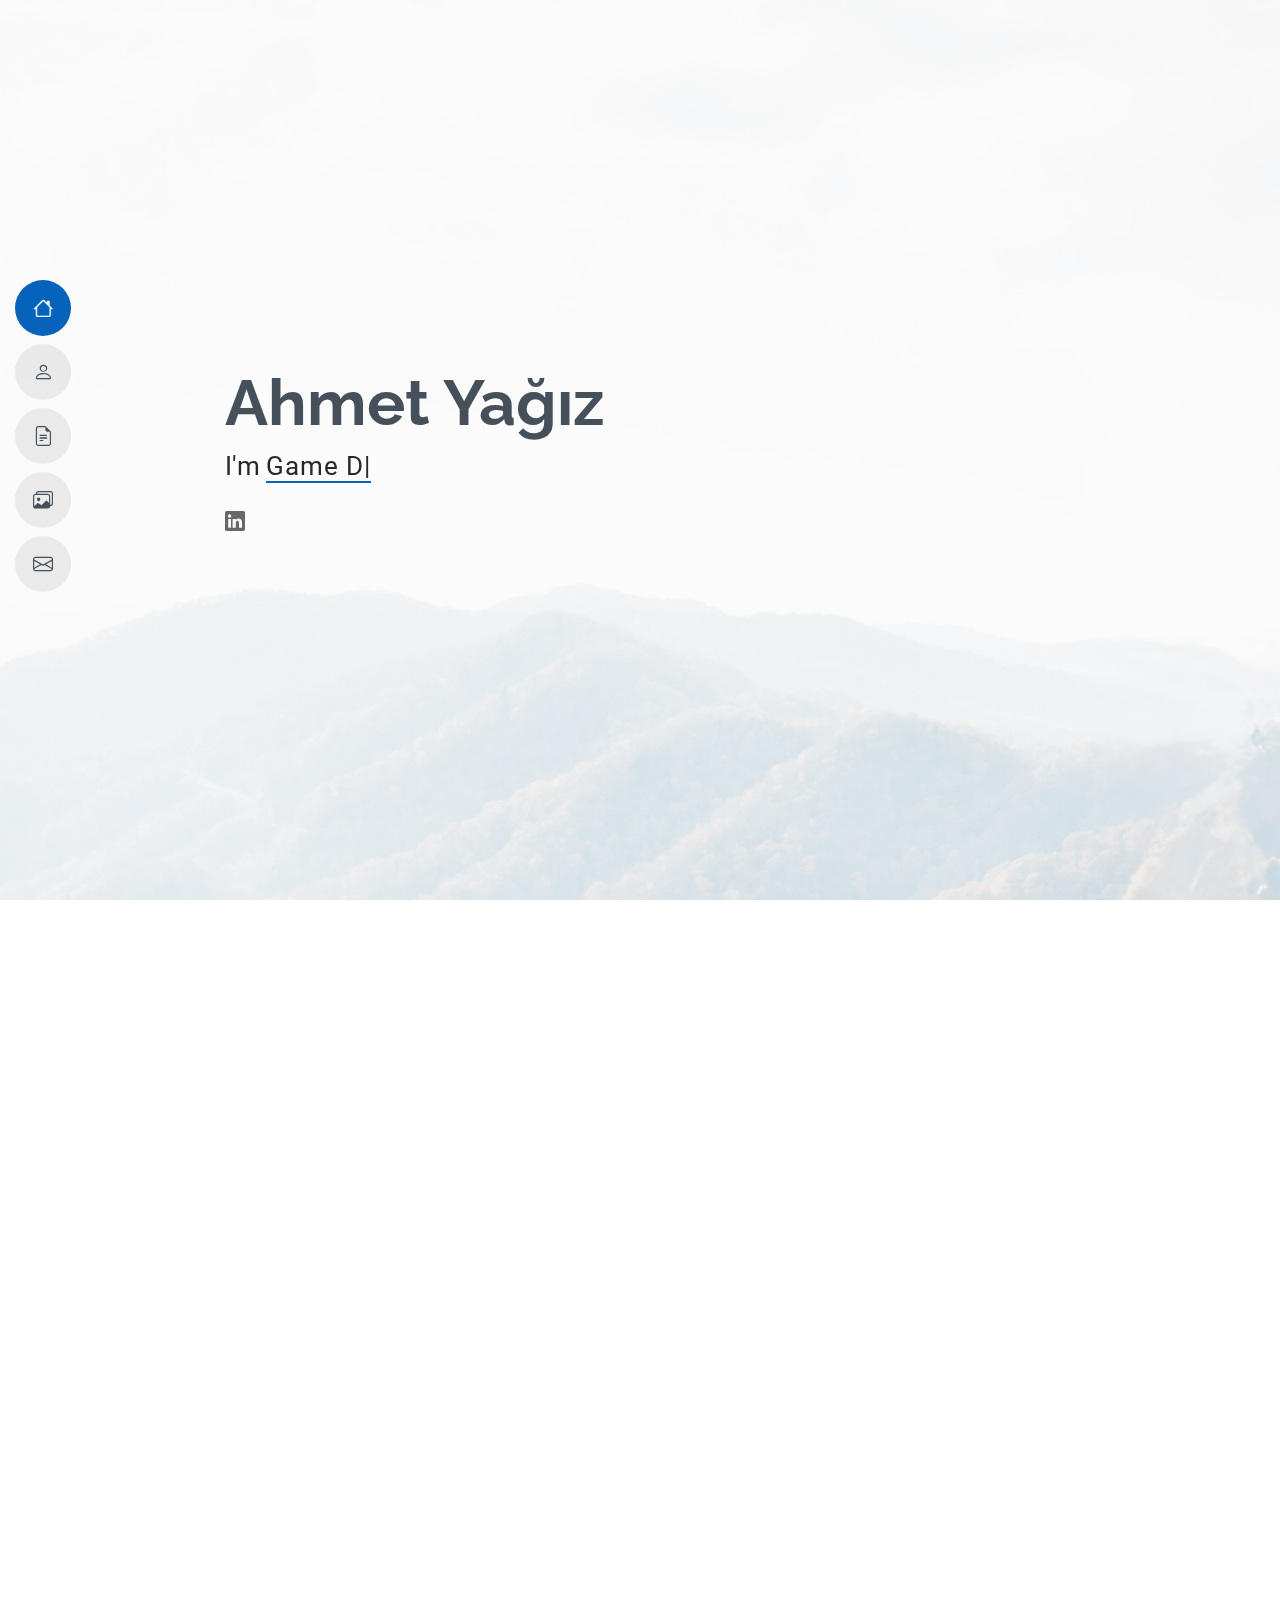
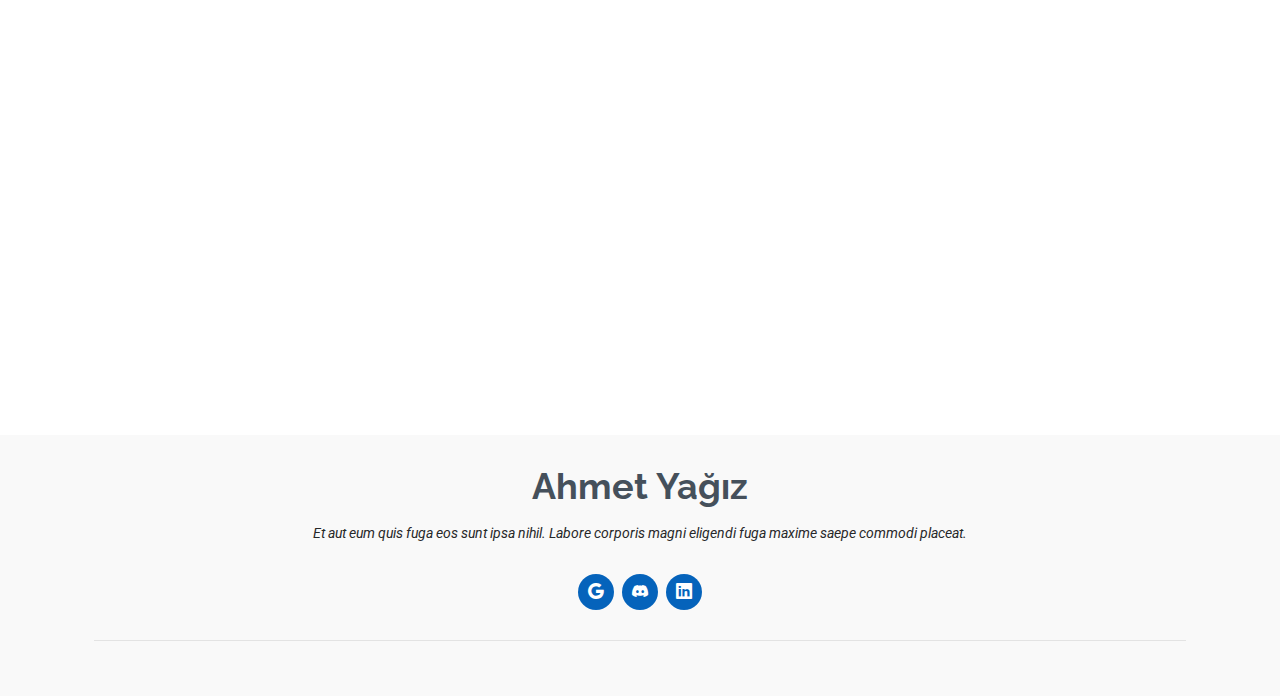
==== commit 3c4e7745: "Content Update" ====
--- a/index.html
+++ b/index.html
@@ -30,9 +30,6 @@
   <!-- =======================================================
   * Template Name: MyResume
   * Template URL: https://bootstrapmade.com/free-html-bootstrap-template-my-resume/
-  * Updated: Jun 29 2024 with Bootstrap v5.3.3
-  * Author: BootstrapMade.com
-  * License: https://bootstrapmade.com/license/
   ======================================================== -->
 </head>
 
@@ -48,7 +45,6 @@
         <li><a href="#about"><i class="bi bi-person navicon"></i><span>About</span></a></li>
         <li><a href="#resume"><i class="bi bi-file-earmark-text navicon"></i><span>Resume</span></a></li>
         <li><a href="#portfolio"><i class="bi bi-images navicon"></i><span>Portfolio</span></a></li>
-        <li><a href="#services"><i class="bi bi-hdd-stack navicon"></i><span>Services</span></a></li>
         <li><a href="#contact"><i class="bi bi-envelope navicon"></i><span>Contact</span></a></li>
       </ul>
     </nav>
@@ -66,11 +62,8 @@
         <div class="row justify-content-center">
           <div class="col-lg-9">
             <h2>Ahmet Yağız</h2>
-            <p>I'm <span class="typed" data-typed-items="Game Designer, Game Developer">Game</span><span class="typed-cursor typed-cursor--blink" aria-hidden="true"></span></p>
+            <p>I'm <span class="typed" data-typed-items="Game Developer, Game Designer, Unity Developer"></span><span class="typed-cursor typed-cursor--blink" aria-hidden="true"></span></p>
             <div class="social-links">
-              <a href="#"><i class="bi bi-twitter-x"></i></a>
-              <a href="#"><i class="bi bi-facebook"></i></a>
-              <a href="#"><i class="bi bi-instagram"></i></a>
               <a href="#"><i class="bi bi-linkedin"></i></a>
             </div>
           </div>
@@ -95,7 +88,7 @@
             <img src="assets/img/profile-img.jpg" class="img-fluid" alt="">
           </div>
           <div class="col-lg-8 content">
-            <h2>UI/UX Designer &amp; Web Developer.</h2>
+            <h2>Unity Game Developer &amp; Game Designer.</h2>
             <p class="fst-italic py-3">
               Lorem ipsum dolor sit amet, consectetur adipiscing elit, sed do eiusmod tempor incididunt ut labore et dolore
               magna aliqua.
@@ -103,17 +96,15 @@
             <div class="row">
               <div class="col-lg-6">
                 <ul>
-                  <li><i class="bi bi-chevron-right"></i> <strong>Birthday:</strong> <span>1 May 1995</span></li>
-                  <li><i class="bi bi-chevron-right"></i> <strong>Website:</strong> <span>www.example.com</span></li>
-                  <li><i class="bi bi-chevron-right"></i> <strong>Phone:</strong> <span>+123 456 7890</span></li>
-                  <li><i class="bi bi-chevron-right"></i> <strong>City:</strong> <span>New York, USA</span></li>
+                  <li><i class="bi bi-chevron-right"></i> <strong>Birthday:</strong> <span>12 April 2000</span></li>
+                  <li><i class="bi bi-chevron-right"></i> <strong>City:</strong> <span>Istanbul, Turkey</span></li>
                 </ul>
               </div>
               <div class="col-lg-6">
                 <ul>
-                  <li><i class="bi bi-chevron-right"></i> <strong>Age:</strong> <span>30</span></li>
-                  <li><i class="bi bi-chevron-right"></i> <strong>Degree:</strong> <span>Master</span></li>
-                  <li><i class="bi bi-chevron-right"></i> <strong>Email:</strong> <span>email@example.com</span></li>
+                  <li><i class="bi bi-chevron-right"></i> <strong>Age:</strong> <span>24</span></li>
+                  <li><i class="bi bi-chevron-right"></i> <strong>Degree:</strong> <span>Bachelor's</span></li>
+                  <li><i class="bi bi-chevron-right"></i> <strong>Email:</strong> <span>ahmetanteryagiz@gmail.com</span></li>
                   <li><i class="bi bi-chevron-right"></i> <strong>Freelance:</strong> <span>Available</span></li>
                 </ul>
               </div>
@@ -129,51 +120,6 @@
 
     </section><!-- /About Section -->
 
-    <!-- Stats Section -->
-    <section id="stats" class="stats section">
-
-      <div class="container" data-aos="fade-up" data-aos-delay="100">
-
-        <div class="row gy-4">
-
-          <div class="col-lg-3 col-md-6 d-flex flex-column align-items-center">
-            <i class="bi bi-emoji-smile"></i>
-            <div class="stats-item">
-              <span data-purecounter-start="0" data-purecounter-end="232" data-purecounter-duration="1" class="purecounter"></span>
-              <p>Happy Clients</p>
-            </div>
-          </div><!-- End Stats Item -->
-
-          <div class="col-lg-3 col-md-6 d-flex flex-column align-items-center">
-            <i class="bi bi-journal-richtext"></i>
-            <div class="stats-item">
-              <span data-purecounter-start="0" data-purecounter-end="521" data-purecounter-duration="1" class="purecounter"></span>
-              <p>Projects</p>
-            </div>
-          </div><!-- End Stats Item -->
-
-          <div class="col-lg-3 col-md-6 d-flex flex-column align-items-center">
-            <i class="bi bi-headset"></i>
-            <div class="stats-item">
-              <span data-purecounter-start="0" data-purecounter-end="1463" data-purecounter-duration="1" class="purecounter"></span>
-              <p>Hours Of Support</p>
-            </div>
-          </div><!-- End Stats Item -->
-
-          <div class="col-lg-3 col-md-6 d-flex flex-column align-items-center">
-            <i class="bi bi-people"></i>
-            <div class="stats-item">
-              <span data-purecounter-start="0" data-purecounter-end="15" data-purecounter-duration="1" class="purecounter"></span>
-              <p>Hard Workers</p>
-            </div>
-          </div><!-- End Stats Item -->
-
-        </div>
-
-      </div>
-
-    </section><!-- /Stats Section -->
-
     <!-- Skills Section -->
     <section id="skills" class="skills section">
 
@@ -190,50 +136,51 @@
           <div class="col-lg-6">
 
             <div class="progress">
-              <span class="skill"><span>HTML</span> <i class="val">100%</i></span>
+              <span class="skill"><span>Unity</span> <i class="val">85%</i></span>
               <div class="progress-bar-wrap">
-                <div class="progress-bar" role="progressbar" aria-valuenow="100" aria-valuemin="0" aria-valuemax="100"></div>
+                <div class="progress-bar" role="progressbar" aria-valuenow="85" aria-valuemin="0" aria-valuemax="100"></div>
               </div>
             </div><!-- End Skills Item -->
 
             <div class="progress">
-              <span class="skill"><span>CSS</span> <i class="val">90%</i></span>
-              <div class="progress-bar-wrap">
-                <div class="progress-bar" role="progressbar" aria-valuenow="90" aria-valuemin="0" aria-valuemax="100"></div>
-              </div>
-            </div><!-- End Skills Item -->
-
-            <div class="progress">
-              <span class="skill"><span>JavaScript</span> <i class="val">75%</i></span>
+              <span class="skill"><span>C#</span> <i class="val">75%</i></span>
               <div class="progress-bar-wrap">
                 <div class="progress-bar" role="progressbar" aria-valuenow="75" aria-valuemin="0" aria-valuemax="100"></div>
               </div>
             </div><!-- End Skills Item -->
 
+            <div class="progress">
+              <span class="skill"><span>Game Design</span> <i class="val">75%</i></span>
+              <div class="progress-bar-wrap">
+                <div class="progress-bar" role="progressbar" aria-valuenow="75" aria-valuemin="0" aria-valuemax="100"></div>
+              </div>
+            </div><!-- End Skills Item -->
+
           </div>
 
           <div class="col-lg-6">
-
+            
             <div class="progress">
-              <span class="skill"><span>PHP</span> <i class="val">80%</i></span>
+              <span class="skill"><span>Maya</span> <i class="val">50%</i></span>
               <div class="progress-bar-wrap">
-                <div class="progress-bar" role="progressbar" aria-valuenow="80" aria-valuemin="0" aria-valuemax="100"></div>
+                <div class="progress-bar" role="progressbar" aria-valuenow="50" aria-valuemin="0" aria-valuemax="100"></div>
               </div>
             </div><!-- End Skills Item -->
 
             <div class="progress">
-              <span class="skill"><span>WordPress/CMS</span> <i class="val">90%</i></span>
+              <span class="skill"><span>Photoshop</span> <i class="val">50%</i></span>
               <div class="progress-bar-wrap">
-                <div class="progress-bar" role="progressbar" aria-valuenow="90" aria-valuemin="0" aria-valuemax="100"></div>
+                <div class="progress-bar" role="progressbar" aria-valuenow="50" aria-valuemin="0" aria-valuemax="100"></div>
               </div>
             </div><!-- End Skills Item -->
-
+            
             <div class="progress">
-              <span class="skill"><span>Photoshop</span> <i class="val">55%</i></span>
+              <span class="skill"><span>Premiere Pro</span> <i class="val">30%</i></span>
               <div class="progress-bar-wrap">
-                <div class="progress-bar" role="progressbar" aria-valuenow="55" aria-valuemin="0" aria-valuemax="100"></div>
+                <div class="progress-bar" role="progressbar" aria-valuenow="30" aria-valuemin="0" aria-valuemax="100"></div>
               </div>
             </div><!-- End Skills Item -->
+
 
           </div>
 
@@ -440,251 +387,6 @@
 
     </section><!-- /Portfolio Section -->
 
-    <!-- Services Section -->
-    <section id="services" class="services section">
-
-      <!-- Section Title -->
-      <div class="container section-title" data-aos="fade-up">
-        <h2>Services</h2>
-        <p>Magnam dolores commodi suscipit. Necessitatibus eius consequatur ex aliquid fuga eum quidem. Sit sint consectetur velit. Quisquam quos quisquam cupiditate. Et nemo qui impedit suscipit alias ea. Quia fugiat sit in iste officiis commodi quidem hic quas.</p>
-      </div><!-- End Section Title -->
-
-      <div class="container">
-
-        <div class="row gy-4">
-
-          <div class="col-lg-4 col-md-6" data-aos="fade-up" data-aos-delay="100">
-            <div class="service-item item-cyan position-relative">
-              <div class="icon">
-                <svg width="100" height="100" viewBox="0 0 600 600" xmlns="http://www.w3.org/2000/svg">
-                  <path stroke="none" stroke-width="0" fill="#f5f5f5" d="M300,521.0016835830174C376.1290562159157,517.8887921683347,466.0731472004068,529.7835943286574,510.70327084640275,468.03025145048787C554.3714126377745,407.6079735673963,508.03601936045806,328.9844924480964,491.2728898941984,256.3432110539036C474.5976632858925,184.082847569629,479.9380746630129,96.60480741107993,416.23090153303,58.64404602377083C348.86323505073057,18.502131276798302,261.93793281208167,40.57373210992963,193.5410806939664,78.93577620505333C130.42746243093433,114.334589627462,98.30271207620316,179.96522072025542,76.75703585869454,249.04625023123273C51.97151888228291,328.5150500222984,13.704378332031375,421.85034740162234,66.52175969318436,486.19268352777647C119.04800174914682,550.1803526380478,217.28368757567262,524.383925680826,300,521.0016835830174"></path>
-                </svg>
-                <i class="bi bi-activity"></i>
-              </div>
-              <a href="#" class="stretched-link">
-                <h3>Nesciunt Mete</h3>
-              </a>
-              <p>Provident nihil minus qui consequatur non omnis maiores. Eos accusantium minus dolores iure perferendis tempore et consequatur.</p>
-            </div>
-          </div><!-- End Service Item -->
-
-          <div class="col-lg-4 col-md-6" data-aos="fade-up" data-aos-delay="200">
-            <div class="service-item item-orange position-relative">
-              <div class="icon">
-                <svg width="100" height="100" viewBox="0 0 600 600" xmlns="http://www.w3.org/2000/svg">
-                  <path stroke="none" stroke-width="0" fill="#f5f5f5" d="M300,582.0697525312426C382.5290701553225,586.8405444964366,449.9789794690241,525.3245884688669,502.5850820975895,461.55621195738473C556.606425686781,396.0723002908107,615.8543463187945,314.28637112970534,586.6730223649479,234.56875336149918C558.9533121215079,158.8439757836574,454.9685369536778,164.00468322053177,381.49747125262974,130.76875717737553C312.15926192815925,99.40240125094834,248.97055460311594,18.661163978235184,179.8680185752513,50.54337015887873C110.5421016452524,82.52863877960104,119.82277516462835,180.83849132639028,109.12597500060166,256.43424936330496C100.08760227029461,320.3096726198365,92.17705696193138,384.0621239912766,124.79988738764834,439.7174275375508C164.83382741302287,508.01625554203684,220.96474134820875,577.5009287672846,300,582.0697525312426"></path>
-                </svg>
-                <i class="bi bi-broadcast"></i>
-              </div>
-              <a href="#" class="stretched-link">
-                <h3>Eosle Commodi</h3>
-              </a>
-              <p>Ut autem aut autem non a. Sint sint sit facilis nam iusto sint. Libero corrupti neque eum hic non ut nesciunt dolorem.</p>
-            </div>
-          </div><!-- End Service Item -->
-
-          <div class="col-lg-4 col-md-6" data-aos="fade-up" data-aos-delay="300">
-            <div class="service-item item-teal position-relative">
-              <div class="icon">
-                <svg width="100" height="100" viewBox="0 0 600 600" xmlns="http://www.w3.org/2000/svg">
-                  <path stroke="none" stroke-width="0" fill="#f5f5f5" d="M300,541.5067337569781C382.14930387511276,545.0595476570109,479.8736841581634,548.3450877840088,526.4010558755058,480.5488172755941C571.5218469581645,414.80211281144784,517.5187510058486,332.0715597781072,496.52539010469104,255.14436215662573C477.37192572678356,184.95920475031193,473.57363656557914,105.61284051026155,413.0603344069578,65.22779650032875C343.27470386102294,18.654635553484475,251.2091493199835,5.337323636656869,175.0934190732945,40.62881213300186C97.87086631185822,76.43348514350839,51.98124368387456,156.15599469081315,36.44837278890362,239.84606092416172C21.716077023791087,319.22268207091537,43.775223500013084,401.1760424656574,96.891909868211,461.97329694683043C147.22146801428983,519.5804099606455,223.5754009179313,538.201503339737,300,541.5067337569781"></path>
-                </svg>
-                <i class="bi bi-easel"></i>
-              </div>
-              <a href="#" class="stretched-link">
-                <h3>Ledo Markt</h3>
-              </a>
-              <p>Ut excepturi voluptatem nisi sed. Quidem fuga consequatur. Minus ea aut. Vel qui id voluptas adipisci eos earum corrupti.</p>
-            </div>
-          </div><!-- End Service Item -->
-
-          <div class="col-lg-4 col-md-6" data-aos="fade-up" data-aos-delay="400">
-            <div class="service-item item-red position-relative">
-              <div class="icon">
-                <svg width="100" height="100" viewBox="0 0 600 600" xmlns="http://www.w3.org/2000/svg">
-                  <path stroke="none" stroke-width="0" fill="#f5f5f5" d="M300,503.46388370962813C374.79870501325706,506.71871716319447,464.8034551963731,527.1746412648533,510.4981551193396,467.86667711651364C555.9287308511215,408.9015244558933,512.6030010748507,327.5744911775523,490.211057578863,256.5855673507754C471.097692560561,195.9906835881958,447.69079081568157,138.11976852964426,395.19560036434837,102.3242989838813C329.3053358748298,57.3949838291264,248.02791733380457,8.279543830951368,175.87071277845988,42.242879143198664C103.41431057327972,76.34704239035025,93.79494320519305,170.9812938413882,81.28167332365135,250.07896920659033C70.17666984294237,320.27484674793965,64.84698225790005,396.69656628748305,111.28512138212992,450.4950937839243C156.20124167950087,502.5303643271138,231.32542653798444,500.4755392045468,300,503.46388370962813"></path>
-                </svg>
-                <i class="bi bi-bounding-box-circles"></i>
-              </div>
-              <a href="#" class="stretched-link">
-                <h3>Asperiores Commodit</h3>
-              </a>
-              <p>Non et temporibus minus omnis sed dolor esse consequatur. Cupiditate sed error ea fuga sit provident adipisci neque.</p>
-              <a href="#" class="stretched-link"></a>
-            </div>
-          </div><!-- End Service Item -->
-
-          <div class="col-lg-4 col-md-6" data-aos="fade-up" data-aos-delay="500">
-            <div class="service-item item-indigo position-relative">
-              <div class="icon">
-                <svg width="100" height="100" viewBox="0 0 600 600" xmlns="http://www.w3.org/2000/svg">
-                  <path stroke="none" stroke-width="0" fill="#f5f5f5" d="M300,532.3542879108572C369.38199826031484,532.3153073249985,429.10787420159085,491.63046689027357,474.5244479745417,439.17860296908856C522.8885846962883,383.3225815378663,569.1668002868075,314.3205725914397,550.7432151929288,242.7694973846089C532.6665558377875,172.5657663291529,456.2379748765914,142.6223662098291,390.3689995646985,112.34683881706744C326.66090330228417,83.06452184765237,258.84405631176094,53.51806209861945,193.32584062364296,78.48882559362697C121.61183558270385,105.82097193414197,62.805066853699245,167.19869350419734,48.57481801355237,242.6138429142374C34.843463184063346,315.3850353017275,76.69343916112496,383.4422959591041,125.22947124332185,439.3748458443577C170.7312796277747,491.8107796887764,230.57421082200815,532.3932930995766,300,532.3542879108572"></path>
-                </svg>
-                <i class="bi bi-calendar4-week icon"></i>
-              </div>
-              <a href="#" class="stretched-link">
-                <h3>Velit Doloremque</h3>
-              </a>
-              <p>Cumque et suscipit saepe. Est maiores autem enim facilis ut aut ipsam corporis aut. Sed animi at autem alias eius labore.</p>
-              <a href="#" class="stretched-link"></a>
-            </div>
-          </div><!-- End Service Item -->
-
-          <div class="col-lg-4 col-md-6" data-aos="fade-up" data-aos-delay="600">
-            <div class="service-item item-pink position-relative">
-              <div class="icon">
-                <svg width="100" height="100" viewBox="0 0 600 600" xmlns="http://www.w3.org/2000/svg">
-                  <path stroke="none" stroke-width="0" fill="#f5f5f5" d="M300,566.797414625762C385.7384707136149,576.1784315230908,478.7894351017131,552.8928747891023,531.9192734346935,484.94944893311C584.6109503024035,417.5663521118492,582.489472248146,322.67544863468447,553.9536738515405,242.03673114598146C529.1557734026468,171.96086150256528,465.24506316201064,127.66468636344209,395.9583748389544,100.7403814666027C334.2173773831606,76.7482773500951,269.4350130405921,84.62216499799875,207.1952322260088,107.2889140133804C132.92018162631612,134.33871894543012,41.79353780512637,160.00259165414826,22.644507872594943,236.69541883565114C3.319112789854554,314.0945973066697,72.72355303640163,379.243833228382,124.04198916343866,440.3218312028393C172.9286146004772,498.5055451809895,224.45579914871206,558.5317968840102,300,566.797414625762"></path>
-                </svg>
-                <i class="bi bi-chat-square-text"></i>
-              </div>
-              <a href="#" class="stretched-link">
-                <h3>Dolori Architecto</h3>
-              </a>
-              <p>Hic molestias ea quibusdam eos. Fugiat enim doloremque aut neque non et debitis iure. Corrupti recusandae ducimus enim.</p>
-              <a href="#" class="stretched-link"></a>
-            </div>
-          </div><!-- End Service Item -->
-
-        </div>
-
-      </div>
-
-    </section><!-- /Services Section -->
-
-    <!-- Testimonials Section -->
-    <section id="testimonials" class="testimonials section">
-
-      <!-- Section Title -->
-      <div class="container section-title" data-aos="fade-up">
-        <h2>Testimonials</h2>
-        <p>Necessitatibus eius consequatur ex aliquid fuga eum quidem sint consectetur velit</p>
-      </div><!-- End Section Title -->
-
-      <div class="container" data-aos="fade-up" data-aos-delay="100">
-
-        <div class="swiper init-swiper">
-          <script type="application/json" class="swiper-config">
-            {
-              "loop": true,
-              "speed": 600,
-              "autoplay": {
-                "delay": 5000
-              },
-              "slidesPerView": "auto",
-              "pagination": {
-                "el": ".swiper-pagination",
-                "type": "bullets",
-                "clickable": true
-              }
-            }
-          </script>
-          <div class="swiper-wrapper">
-
-            <div class="swiper-slide">
-              <div class="testimonial-item">
-                <div class="row gy-4 justify-content-center">
-                  <div class="col-lg-6">
-                    <div class="testimonial-content">
-                      <p>
-                        <i class="bi bi-quote quote-icon-left"></i>
-                        <span>Proin iaculis purus consequat sem cure digni ssim donec porttitora entum suscipit rhoncus. Accusantium quam, ultricies eget id, aliquam eget nibh et. Maecen aliquam, risus at semper.</span>
-                        <i class="bi bi-quote quote-icon-right"></i>
-                      </p>
-                      <h3>Saul Goodman</h3>
-                      <h4>Ceo &amp; Founder</h4>
-                      <div class="stars">
-                        <i class="bi bi-star-fill"></i><i class="bi bi-star-fill"></i><i class="bi bi-star-fill"></i><i class="bi bi-star-fill"></i><i class="bi bi-star-fill"></i>
-                      </div>
-                    </div>
-                  </div>
-                  <div class="col-lg-2 text-center">
-                    <img src="assets/img/testimonials/testimonials-1.jpg" class="img-fluid testimonial-img" alt="">
-                  </div>
-                </div>
-              </div>
-            </div><!-- End testimonial item -->
-
-            <div class="swiper-slide">
-              <div class="testimonial-item">
-                <div class="row gy-4 justify-content-center">
-                  <div class="col-lg-6">
-                    <div class="testimonial-content">
-                      <p>
-                        <i class="bi bi-quote quote-icon-left"></i>
-                        <span>Export tempor illum tamen malis malis eram quae irure esse labore quem cillum quid cillum eram malis quorum velit fore eram velit sunt aliqua noster fugiat irure amet legam anim culpa.</span>
-                        <i class="bi bi-quote quote-icon-right"></i>
-                      </p>
-                      <h3>Sara Wilsson</h3>
-                      <h4>Designer</h4>
-                      <div class="stars">
-                        <i class="bi bi-star-fill"></i><i class="bi bi-star-fill"></i><i class="bi bi-star-fill"></i><i class="bi bi-star-fill"></i><i class="bi bi-star-fill"></i>
-                      </div>
-                    </div>
-                  </div>
-                  <div class="col-lg-2 text-center">
-                    <img src="assets/img/testimonials/testimonials-2.jpg" class="img-fluid testimonial-img" alt="">
-                  </div>
-                </div>
-              </div>
-            </div><!-- End testimonial item -->
-
-            <div class="swiper-slide">
-              <div class="testimonial-item">
-                <div class="row gy-4 justify-content-center">
-                  <div class="col-lg-6">
-                    <div class="testimonial-content">
-                      <p>
-                        <i class="bi bi-quote quote-icon-left"></i>
-                        <span>Enim nisi quem export duis labore cillum quae magna enim sint quorum nulla quem veniam duis minim tempor labore quem eram duis noster aute amet eram fore quis sint minim.</span>
-                        <i class="bi bi-quote quote-icon-right"></i>
-                      </p>
-                      <h3>Jena Karlis</h3>
-                      <h4>Store Owner</h4>
-                      <div class="stars">
-                        <i class="bi bi-star-fill"></i><i class="bi bi-star-fill"></i><i class="bi bi-star-fill"></i><i class="bi bi-star-fill"></i><i class="bi bi-star-fill"></i>
-                      </div>
-                    </div>
-                  </div>
-                  <div class="col-lg-2 text-center">
-                    <img src="assets/img/testimonials/testimonials-3.jpg" class="img-fluid testimonial-img" alt="">
-                  </div>
-                </div>
-              </div>
-            </div><!-- End testimonial item -->
-
-            <div class="swiper-slide">
-              <div class="testimonial-item">
-                <div class="row gy-4 justify-content-center">
-                  <div class="col-lg-6">
-                    <div class="testimonial-content">
-                      <p>
-                        <i class="bi bi-quote quote-icon-left"></i>
-                        <span>Fugiat enim eram quae cillum dolore dolor amet nulla culpa multos export minim fugiat minim velit minim dolor enim duis veniam ipsum anim magna sunt elit fore quem dolore labore illum veniam.</span>
-                        <i class="bi bi-quote quote-icon-right"></i>
-                      </p>
-                      <h3>John Larson</h3>
-                      <h4>Entrepreneur</h4>
-                      <div class="stars">
-                        <i class="bi bi-star-fill"></i><i class="bi bi-star-fill"></i><i class="bi bi-star-fill"></i><i class="bi bi-star-fill"></i><i class="bi bi-star-fill"></i>
-                      </div>
-                    </div>
-                  </div>
-                  <div class="col-lg-2 text-center">
-                    <img src="assets/img/testimonials/testimonials-4.jpg" class="img-fluid testimonial-img" alt="">
-                  </div>
-                </div>
-              </div>
-            </div><!-- End testimonial item -->
-
-          </div>
-          <div class="swiper-pagination"></div>
-        </div>
-
-      </div>
-
-    </section><!-- /Testimonials Section -->
-
     <!-- Contact Section -->
     <section id="contact" class="contact section">
 
@@ -767,25 +469,16 @@
 
   <footer id="footer" class="footer position-relative light-background">
     <div class="container">
-      <h3 class="sitename">Brandon Johnson</h3>
+      <h3 class="sitename">Ahmet Yağız</h3>
       <p>Et aut eum quis fuga eos sunt ipsa nihil. Labore corporis magni eligendi fuga maxime saepe commodi placeat.</p>
       <div class="social-links d-flex justify-content-center">
-        <a href=""><i class="bi bi-twitter-x"></i></a>
-        <a href=""><i class="bi bi-facebook"></i></a>
-        <a href=""><i class="bi bi-instagram"></i></a>
-        <a href=""><i class="bi bi-skype"></i></a>
+        <a href=""><i class="bi bi-google"></i></a>
+        <a href=""><i class="bi bi-discord"></i></a>
         <a href=""><i class="bi bi-linkedin"></i></a>
       </div>
       <div class="container">
         <div class="copyright">
-          <span>Copyright</span> <strong class="px-1 sitename">Alex Smith</strong> <span>All Rights Reserved</span>
-        </div>
-        <div class="credits">
-          <!-- All the links in the footer should remain intact. -->
-          <!-- You can delete the links only if you've purchased the pro version. -->
-          <!-- Licensing information: https://bootstrapmade.com/license/ -->
-          <!-- Purchase the pro version with working PHP/AJAX contact form: [buy-url] -->
-          Designed by <a href="https://bootstrapmade.com/">BootstrapMade</a>
+        </div>
         </div>
       </div>
     </div>
--- a/assets/css/main.css
+++ b/assets/css/main.css
@@ -622,45 +622,6 @@
 }
 
 /*--------------------------------------------------------------
-# Stats Section
---------------------------------------------------------------*/
-.stats i {
-  background-color: var(--accent-color);
-  color: var(--contrast-color);
-  width: 54px;
-  height: 54px;
-  font-size: 24px;
-  border-radius: 50px;
-  display: inline-flex;
-  align-items: center;
-  justify-content: center;
-  position: relative;
-  z-index: 1;
-}
-
-.stats .stats-item {
-  margin-top: 10px;
-  width: 100%;
-  position: relative;
-  text-align: center;
-  z-index: 0;
-}
-
-.stats .stats-item span {
-  font-size: 36px;
-  display: block;
-  font-weight: 700;
-  color: color-mix(in srgb, var(--default-color), transparent 20%);
-}
-
-.stats .stats-item p {
-  padding: 0;
-  margin: 0;
-  color: color-mix(in srgb, var(--default-color), transparent 50%);
-  font-size: 16px;
-}
-
-/*--------------------------------------------------------------
 # Skills Section
 --------------------------------------------------------------*/
 .skills .progress {
@@ -856,217 +817,6 @@
   opacity: 1;
   bottom: 0;
 }
-
-/*--------------------------------------------------------------
-# Services Section
---------------------------------------------------------------*/
-.services .service-item {
-  background-color: var(--surface-color);
-  box-shadow: 0px 5px 90px 0px rgba(0, 0, 0, 0.1);
-  height: 100%;
-  padding: 60px 30px;
-  text-align: center;
-  transition: 0.3s;
-  border-radius: 5px;
-}
-
-.services .service-item .icon {
-  margin: 0 auto;
-  width: 100px;
-  height: 100px;
-  display: flex;
-  align-items: center;
-  justify-content: center;
-  transition: ease-in-out 0.3s;
-  position: relative;
-}
-
-.services .service-item .icon i {
-  font-size: 36px;
-  transition: 0.5s;
-  position: relative;
-}
-
-.services .service-item .icon svg {
-  position: absolute;
-  top: 0;
-  left: 0;
-}
-
-.services .service-item .icon svg path {
-  transition: 0.5s;
-  fill: color-mix(in srgb, var(--default-color), transparent 95%);
-}
-
-.services .service-item h3 {
-  font-weight: 700;
-  margin: 10px 0 15px 0;
-  font-size: 22px;
-}
-
-.services .service-item p {
-  line-height: 24px;
-  font-size: 14px;
-  margin-bottom: 0;
-}
-
-.services .service-item:hover {
-  box-shadow: 0px 5px 35px 0px rgba(0, 0, 0, 0.1);
-}
-
-.services .service-item.item-cyan i {
-  color: #0dcaf0;
-}
-
-.services .service-item.item-cyan:hover .icon i {
-  color: #fff;
-}
-
-.services .service-item.item-cyan:hover .icon path {
-  fill: #0dcaf0;
-}
-
-.services .service-item.item-orange i {
-  color: #fd7e14;
-}
-
-.services .service-item.item-orange:hover .icon i {
-  color: #fff;
-}
-
-.services .service-item.item-orange:hover .icon path {
-  fill: #fd7e14;
-}
-
-.services .service-item.item-teal i {
-  color: #20c997;
-}
-
-.services .service-item.item-teal:hover .icon i {
-  color: #fff;
-}
-
-.services .service-item.item-teal:hover .icon path {
-  fill: #20c997;
-}
-
-.services .service-item.item-red i {
-  color: #df1529;
-}
-
-.services .service-item.item-red:hover .icon i {
-  color: #fff;
-}
-
-.services .service-item.item-red:hover .icon path {
-  fill: #df1529;
-}
-
-.services .service-item.item-indigo i {
-  color: #6610f2;
-}
-
-.services .service-item.item-indigo:hover .icon i {
-  color: #fff;
-}
-
-.services .service-item.item-indigo:hover .icon path {
-  fill: #6610f2;
-}
-
-.services .service-item.item-pink i {
-  color: #f3268c;
-}
-
-.services .service-item.item-pink:hover .icon i {
-  color: #fff;
-}
-
-.services .service-item.item-pink:hover .icon path {
-  fill: #f3268c;
-}
-
-/*--------------------------------------------------------------
-# Testimonials Section
---------------------------------------------------------------*/
-.testimonials .testimonials-carousel,
-.testimonials .testimonials-slider {
-  overflow: hidden;
-}
-
-.testimonials .testimonial-item .testimonial-content {
-  border-left: 3px solid var(--accent-color);
-  padding-left: 30px;
-}
-
-.testimonials .testimonial-item .testimonial-img {
-  border-radius: 50%;
-  border: 4px solid var(--background-color);
-  margin: 0 auto;
-}
-
-.testimonials .testimonial-item h3 {
-  font-size: 20px;
-  font-weight: bold;
-  margin: 10px 0 5px 0;
-}
-
-.testimonials .testimonial-item h4 {
-  font-size: 14px;
-  color: color-mix(in srgb, var(--default-color), transparent 40%);
-  margin: 0 0 10px 0;
-}
-
-.testimonials .testimonial-item .stars i {
-  color: #ffc107;
-  margin: 0 1px;
-}
-
-.testimonials .testimonial-item .quote-icon-left,
-.testimonials .testimonial-item .quote-icon-right {
-  color: color-mix(in srgb, var(--accent-color), transparent 50%);
-  font-size: 26px;
-  line-height: 0;
-}
-
-.testimonials .testimonial-item .quote-icon-left {
-  display: inline-block;
-  left: -5px;
-  position: relative;
-}
-
-.testimonials .testimonial-item .quote-icon-right {
-  display: inline-block;
-  right: -5px;
-  position: relative;
-  top: 10px;
-  transform: scale(-1, -1);
-}
-
-.testimonials .testimonial-item p {
-  font-style: italic;
-}
-
-.testimonials .swiper-wrapper {
-  height: auto;
-}
-
-.testimonials .swiper-pagination {
-  margin-top: 30px;
-  position: relative;
-}
-
-.testimonials .swiper-pagination .swiper-pagination-bullet {
-  width: 12px;
-  height: 12px;
-  background-color: color-mix(in srgb, var(--default-color), transparent 85%);
-  opacity: 1;
-}
-
-.testimonials .swiper-pagination .swiper-pagination-bullet-active {
-  background-color: var(--accent-color);
-}
-
 /*--------------------------------------------------------------
 # Contact Section
 --------------------------------------------------------------*/
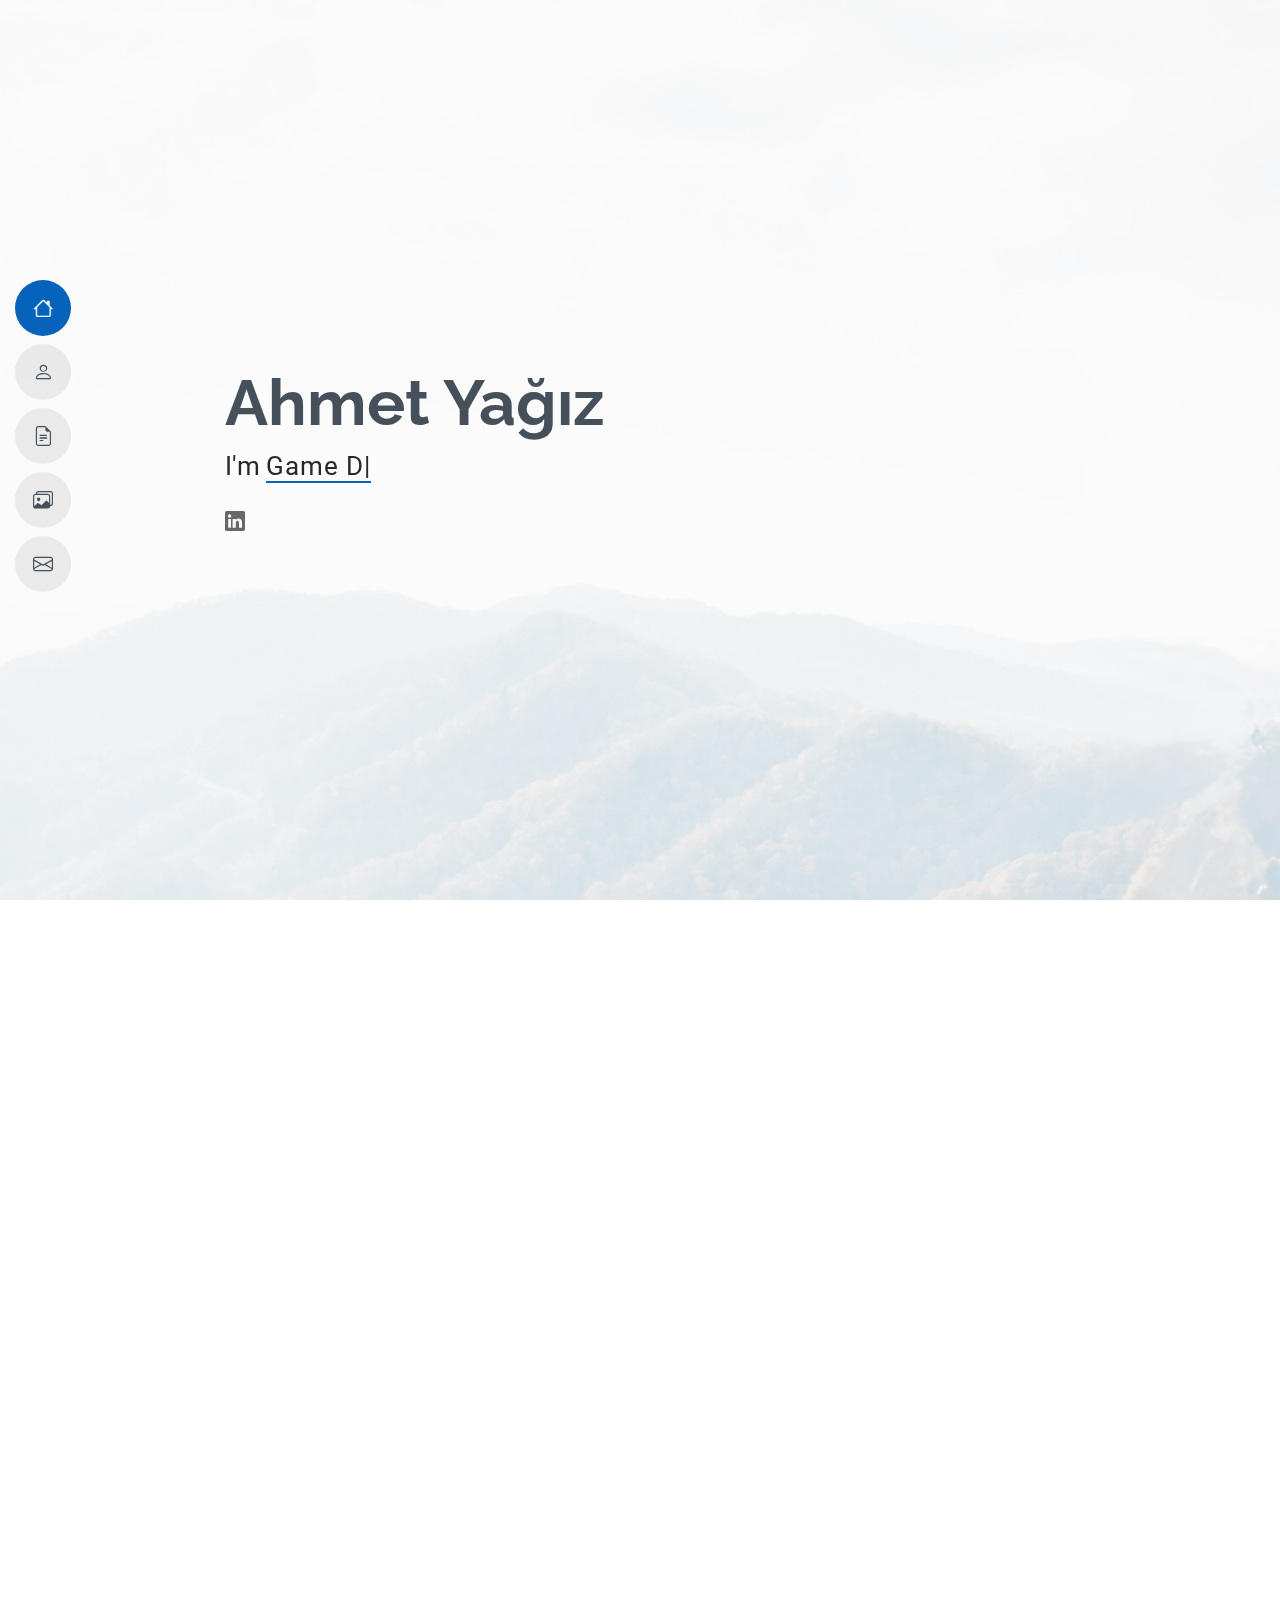
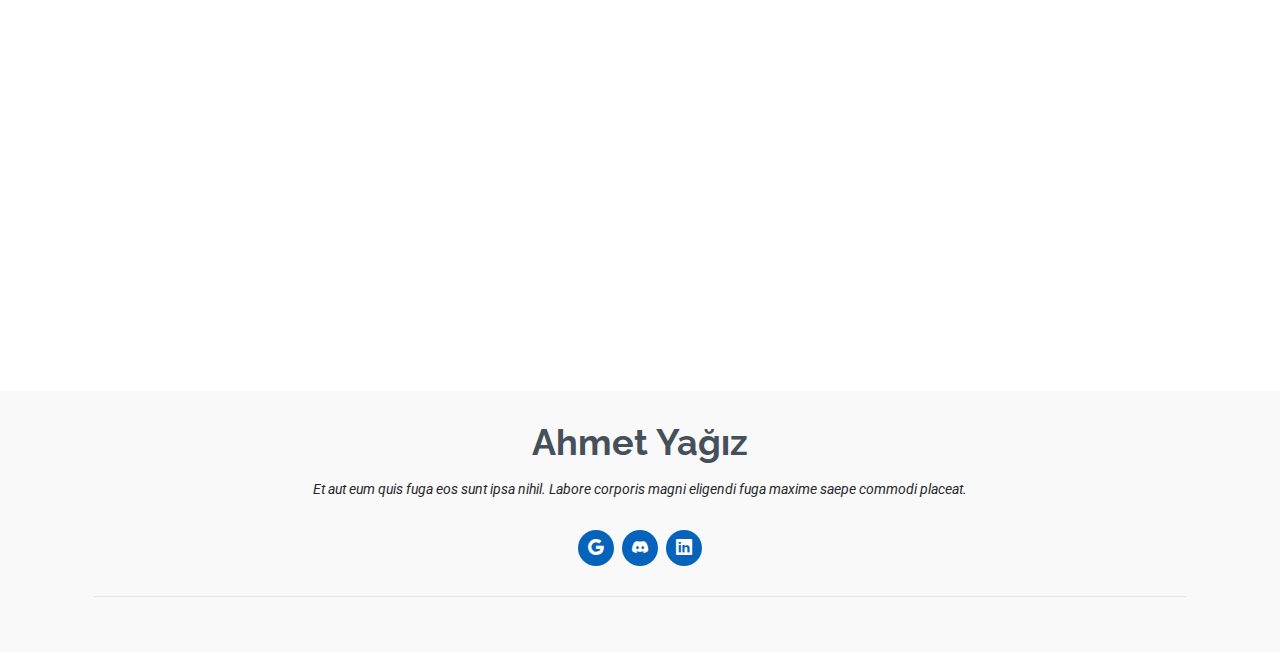
==== commit 67c676d7: "Update index.html" ====
--- a/index.html
+++ b/index.html
@@ -98,13 +98,13 @@
                 <ul>
                   <li><i class="bi bi-chevron-right"></i> <strong>Birthday:</strong> <span>12 April 2000</span></li>
                   <li><i class="bi bi-chevron-right"></i> <strong>City:</strong> <span>Istanbul, Turkey</span></li>
+                  <li><i class="bi bi-chevron-right"></i> <strong>Email:</strong> <span>ahmetanteryagiz@gmail.com</span></li>
                 </ul>
               </div>
               <div class="col-lg-6">
                 <ul>
                   <li><i class="bi bi-chevron-right"></i> <strong>Age:</strong> <span>24</span></li>
                   <li><i class="bi bi-chevron-right"></i> <strong>Degree:</strong> <span>Bachelor's</span></li>
-                  <li><i class="bi bi-chevron-right"></i> <strong>Email:</strong> <span>ahmetanteryagiz@gmail.com</span></li>
                   <li><i class="bi bi-chevron-right"></i> <strong>Freelance:</strong> <span>Available</span></li>
                 </ul>
               </div>
@@ -173,7 +173,6 @@
                 <div class="progress-bar" role="progressbar" aria-valuenow="50" aria-valuemin="0" aria-valuemax="100"></div>
               </div>
             </div><!-- End Skills Item -->
-            
             <div class="progress">
               <span class="skill"><span>Premiere Pro</span> <i class="val">30%</i></span>
               <div class="progress-bar-wrap">
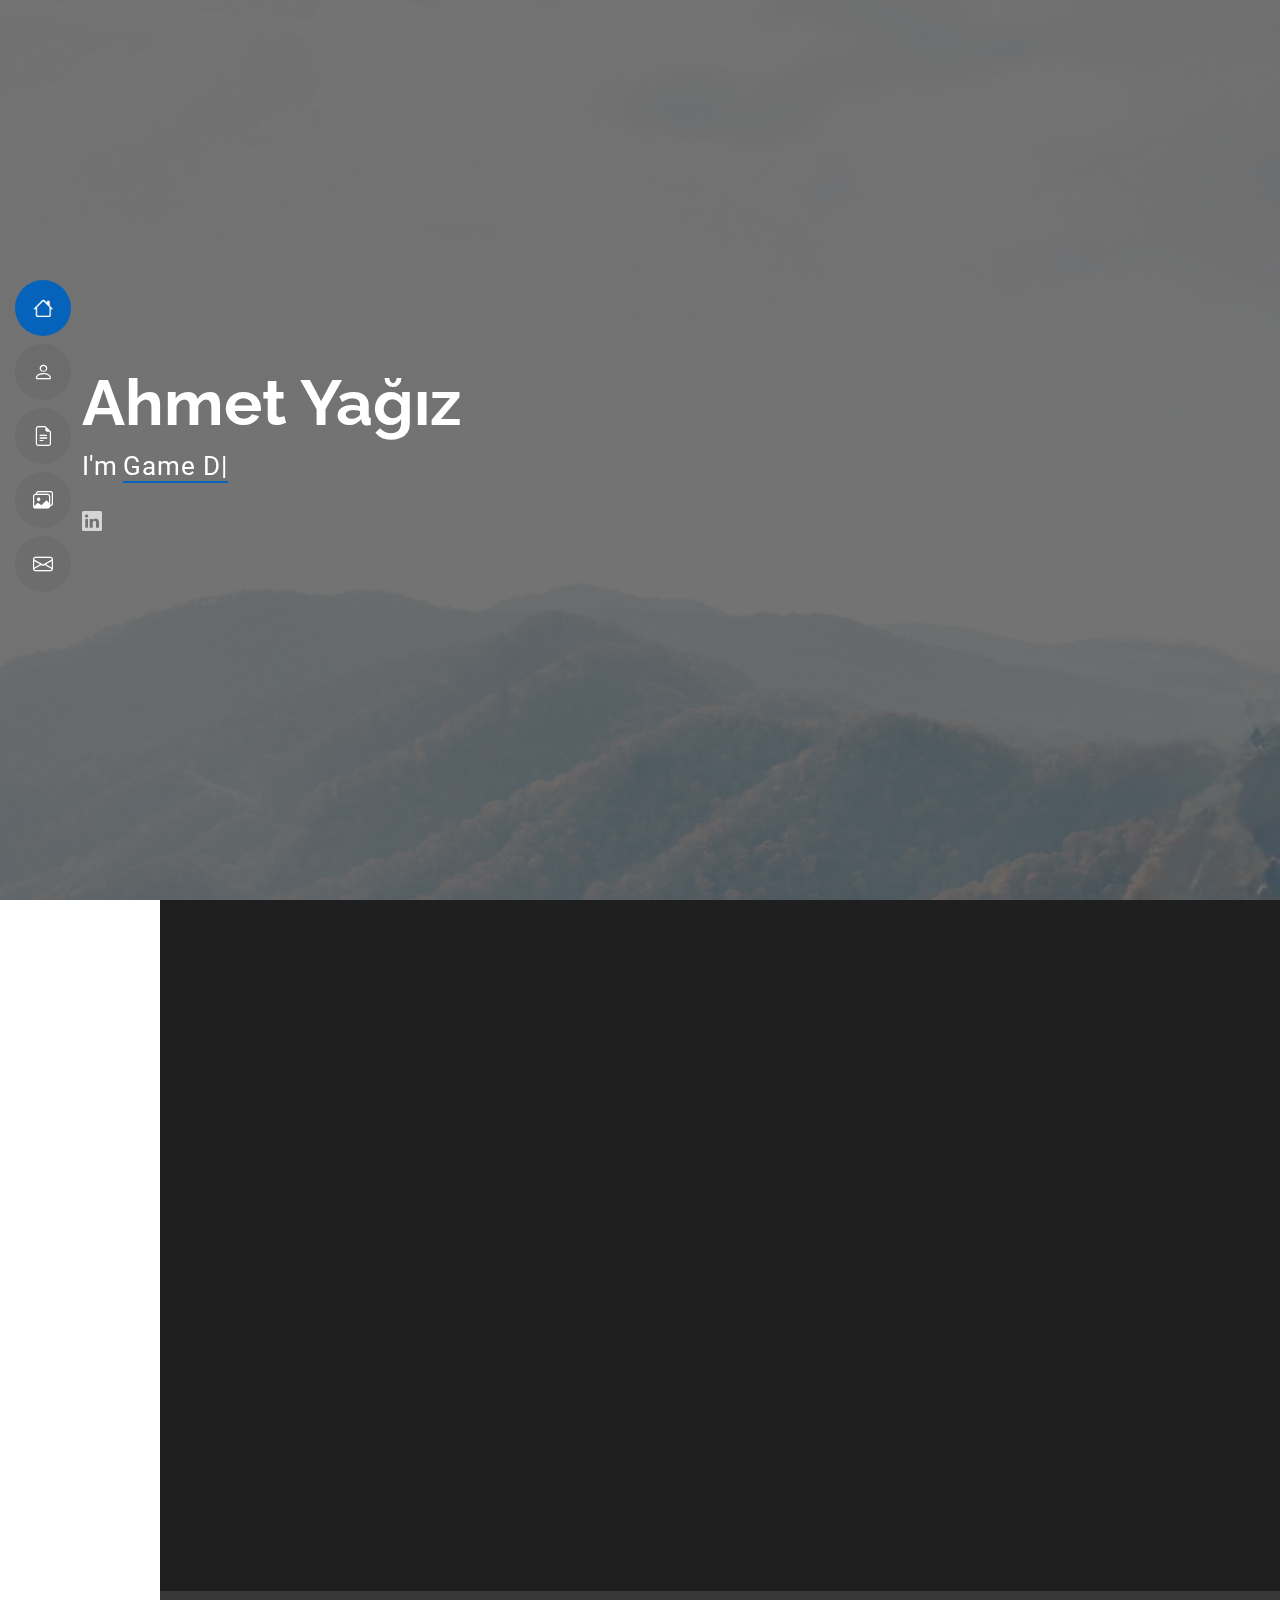
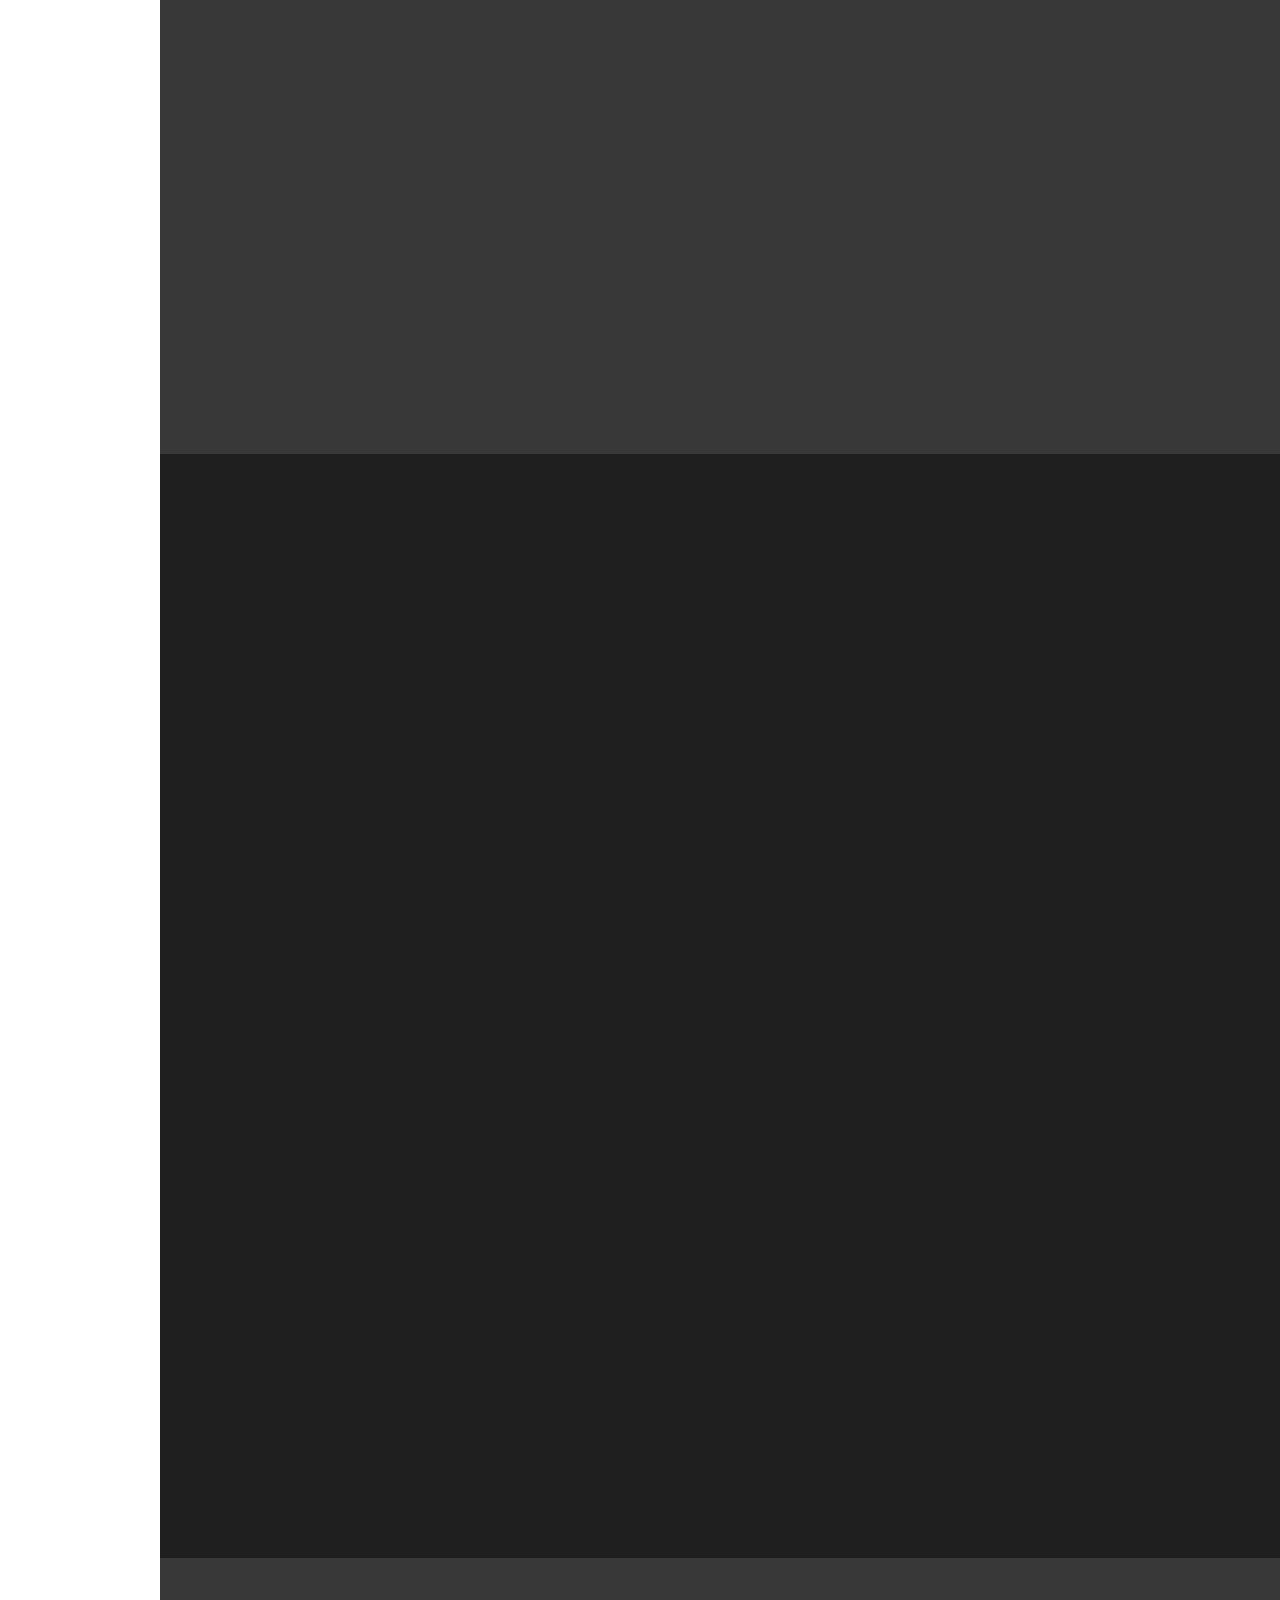
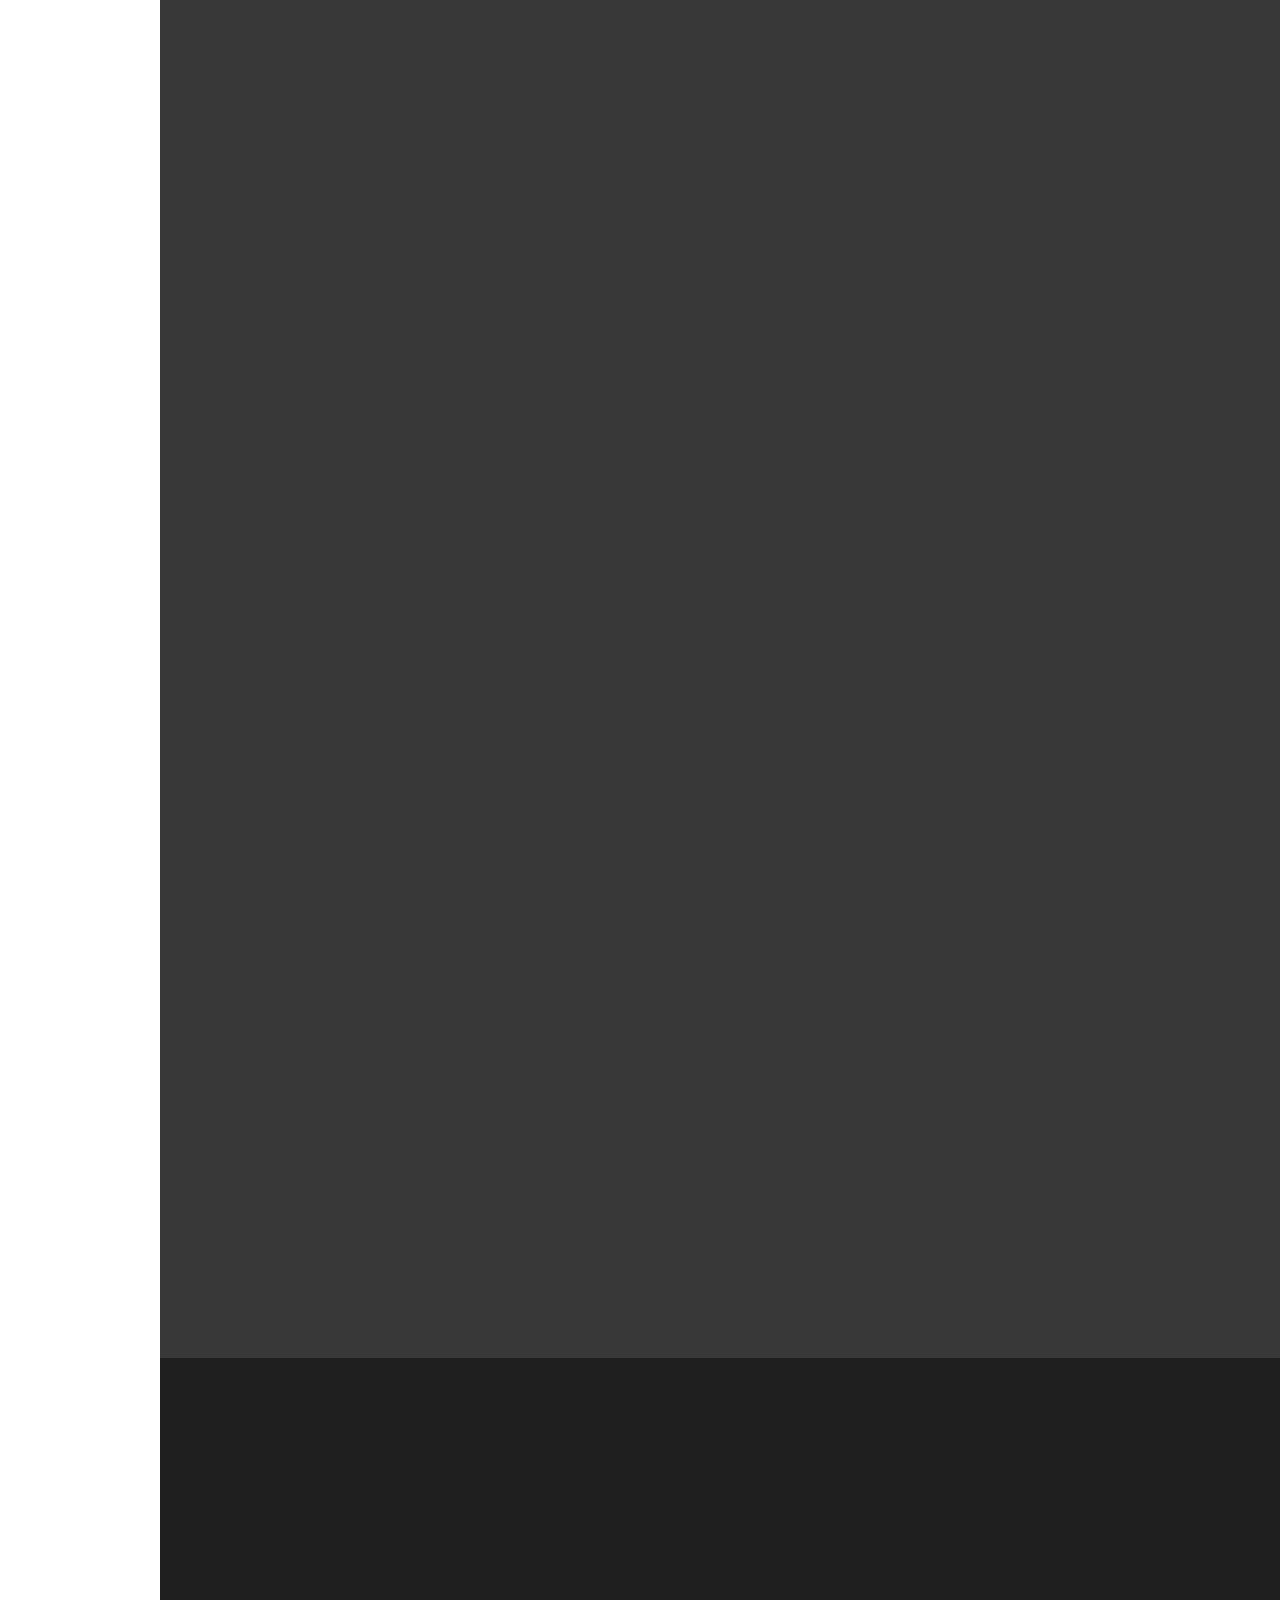
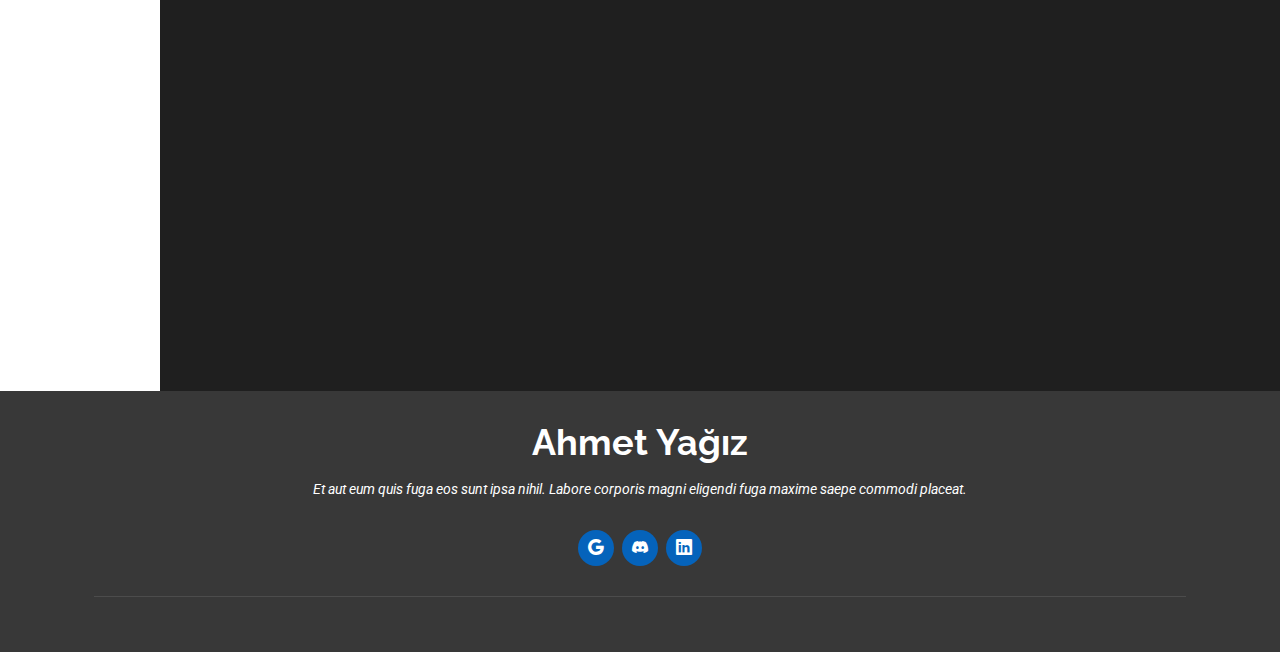
==== commit d19f1e3c: "Dark Theme" ====
--- a/index.html
+++ b/index.html
@@ -54,12 +54,12 @@
   <main class="main">
 
     <!-- Hero Section -->
-    <section id="hero" class="hero section light-background">
+    <section id="hero" class="hero section dark-background">
 
       <img src="assets/img/hero-bg.jpg" alt="">
 
       <div class="container" data-aos="zoom-out">
-        <div class="row justify-content-center">
+        <div class="row-content-center">
           <div class="col-lg-9">
             <h2>Ahmet Yağız</h2>
             <p>I'm <span class="typed" data-typed-items="Game Developer, Game Designer, Unity Developer"></span><span class="typed-cursor typed-cursor--blink" aria-hidden="true"></span></p>
@@ -73,7 +73,7 @@
     </section><!-- /Hero Section -->
 
     <!-- About Section -->
-    <section id="about" class="about section">
+    <section id="about" class="about section gray-background">
 
       <!-- Section Title -->
       <div class="container section-title" data-aos="fade-up">
@@ -121,7 +121,7 @@
     </section><!-- /About Section -->
 
     <!-- Skills Section -->
-    <section id="skills" class="skills section">
+    <section id="skills" class="skills section dark-background">
 
       <!-- Section Title -->
       <div class="container section-title" data-aos="fade-up">
@@ -190,7 +190,7 @@
     </section><!-- /Skills Section -->
 
     <!-- Resume Section -->
-    <section id="resume" class="resume section">
+    <section id="resume" class="resume section gray-background">
 
       <!-- Section Title -->
       <div class="container section-title" data-aos="fade-up">
@@ -267,7 +267,7 @@
     </section><!-- /Resume Section -->
 
     <!-- Portfolio Section -->
-    <section id="portfolio" class="portfolio section">
+    <section id="portfolio" class="portfolio section dark-background">
 
       <!-- Section Title -->
       <div class="container section-title" data-aos="fade-up">
@@ -387,7 +387,7 @@
     </section><!-- /Portfolio Section -->
 
     <!-- Contact Section -->
-    <section id="contact" class="contact section">
+    <section id="contact" class="contact section gray-background">
 
       <!-- Section Title -->
       <div class="container section-title" data-aos="fade-up">
@@ -466,7 +466,7 @@
 
   </main>
 
-  <footer id="footer" class="footer position-relative light-background">
+  <footer id="footer" class="footer position-relative dark-background">
     <div class="container">
       <h3 class="sitename">Ahmet Yağız</h3>
       <p>Et aut eum quis fuga eos sunt ipsa nihil. Labore corporis magni eligendi fuga maxime saepe commodi placeat.</p>
--- a/assets/css/main.css
+++ b/assets/css/main.css
@@ -1,9 +1,6 @@
 /**
 * Template Name: MyResume
 * Template URL: https://bootstrapmade.com/free-html-bootstrap-template-my-resume/
-* Updated: Jun 29 2024 with Bootstrap v5.3.3
-* Author: BootstrapMade.com
-* License: https://bootstrapmade.com/license/
 */
 
 /*--------------------------------------------------------------
@@ -29,7 +26,7 @@
 
 /* Nav Menu Colors - The following color variables are used specifically for the navigation menu. They are separate from the global colors to allow for more customization options */
 :root {
-  --nav-color: #45505b;  /* The default color of the main navmenu links */
+  --nav-color: #ffffff;  /* The default color of the main navmenu links */
   --nav-hover-color: #0563bb; /* Applied to main navmenu links when they are hovered over or active */
   --nav-mobile-background-color: #ffffff; /* Used as the background color for mobile navigation menu */
   --nav-dropdown-background-color: #ffffff; /* Used as the background color for dropdown items that appear when hovering over primary navigation items */
@@ -45,13 +42,20 @@
 }
 
 .dark-background {
-  --background-color: #060606;
+  --background-color: #383838;
   --default-color: #ffffff;
   --heading-color: #ffffff;
-  --surface-color: #252525;
+  --surface-color: #383838;
   --contrast-color: #ffffff;
 }
 
+.gray-background {
+  --background-color: #1f1f1f;
+  --default-color: #ffffff;
+  --heading-color: #ffffff;
+  --surface-color: #1f1f1f;
+  --contrast-color: #ffffff;
+}
 /* Smooth scroll */
 :root {
   scroll-behavior: smooth;
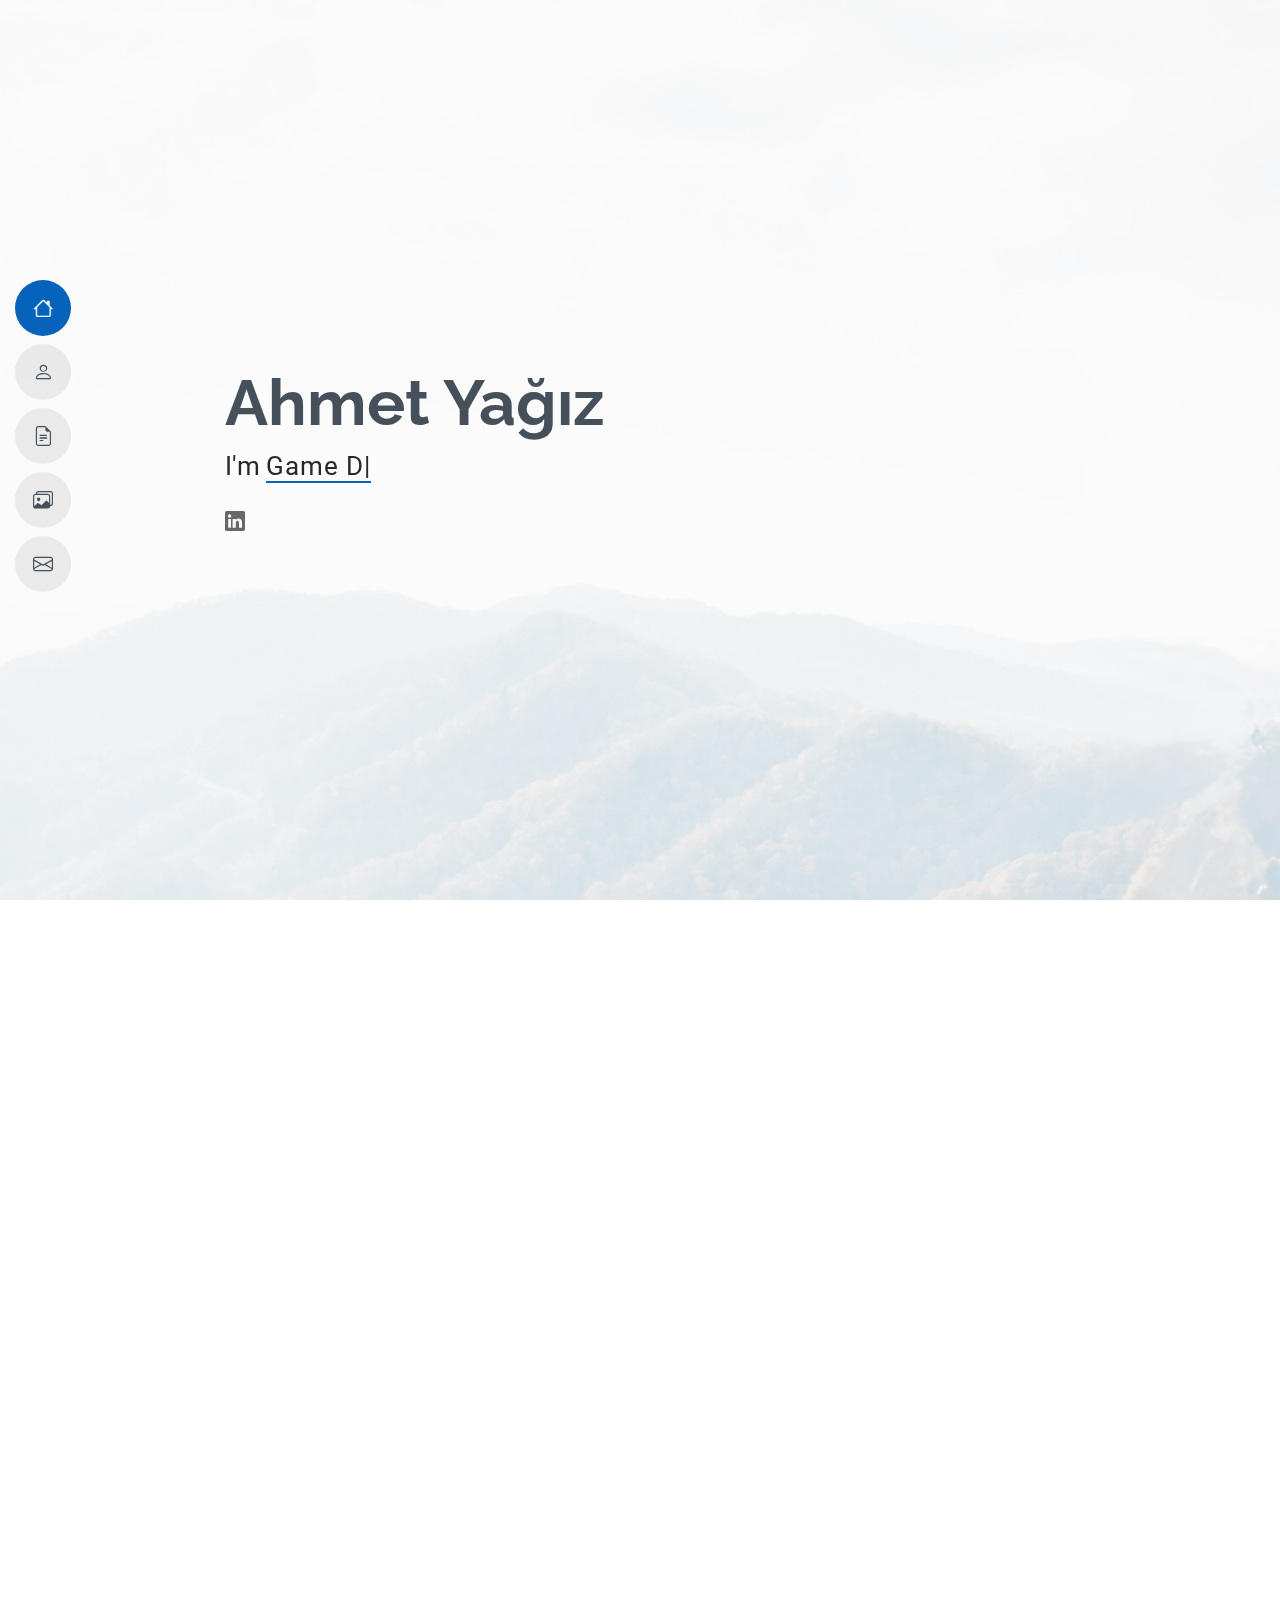
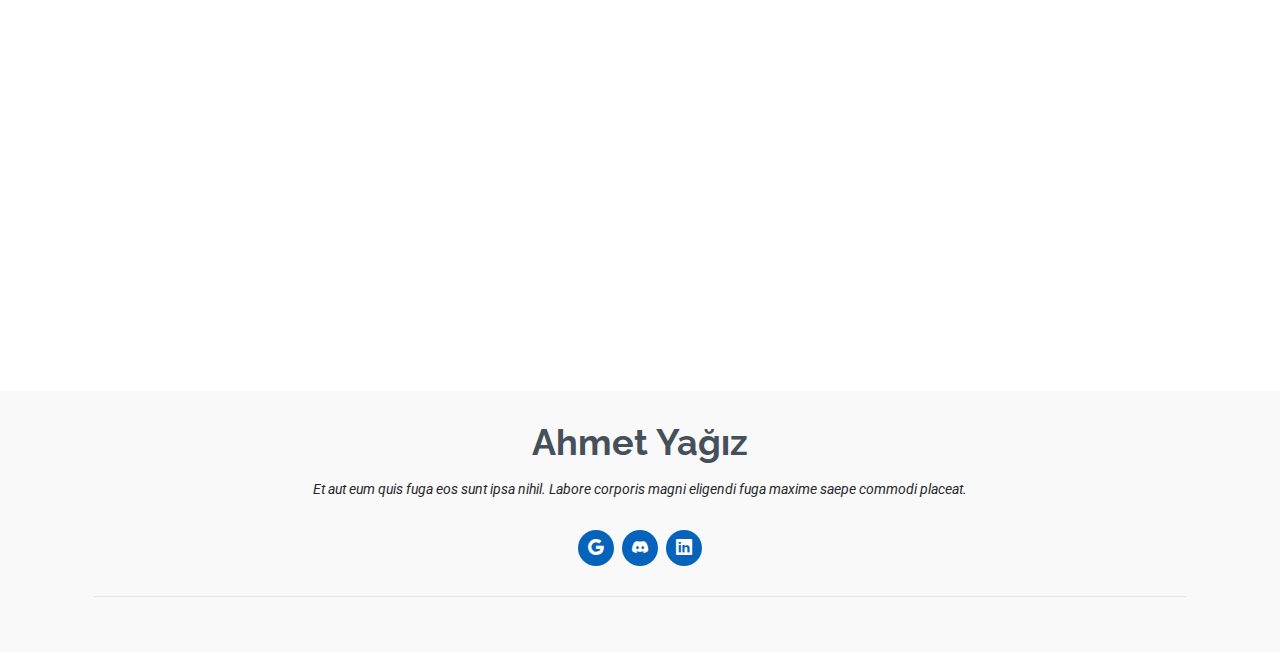
==== commit fa7d7dd2: "White-Theme" ====
--- a/index.html
+++ b/index.html
@@ -54,12 +54,12 @@
   <main class="main">
 
     <!-- Hero Section -->
-    <section id="hero" class="hero section dark-background">
+    <section id="hero" class="hero section light-background">
 
       <img src="assets/img/hero-bg.jpg" alt="">
 
       <div class="container" data-aos="zoom-out">
-        <div class="row-content-center">
+        <div class="row justify-content-center">
           <div class="col-lg-9">
             <h2>Ahmet Yağız</h2>
             <p>I'm <span class="typed" data-typed-items="Game Developer, Game Designer, Unity Developer"></span><span class="typed-cursor typed-cursor--blink" aria-hidden="true"></span></p>
@@ -73,7 +73,7 @@
     </section><!-- /Hero Section -->
 
     <!-- About Section -->
-    <section id="about" class="about section gray-background">
+    <section id="about" class="about section">
 
       <!-- Section Title -->
       <div class="container section-title" data-aos="fade-up">
@@ -121,7 +121,7 @@
     </section><!-- /About Section -->
 
     <!-- Skills Section -->
-    <section id="skills" class="skills section dark-background">
+    <section id="skills" class="skills section">
 
       <!-- Section Title -->
       <div class="container section-title" data-aos="fade-up">
@@ -190,7 +190,7 @@
     </section><!-- /Skills Section -->
 
     <!-- Resume Section -->
-    <section id="resume" class="resume section gray-background">
+    <section id="resume" class="resume section">
 
       <!-- Section Title -->
       <div class="container section-title" data-aos="fade-up">
@@ -267,7 +267,7 @@
     </section><!-- /Resume Section -->
 
     <!-- Portfolio Section -->
-    <section id="portfolio" class="portfolio section dark-background">
+    <section id="portfolio" class="portfolio section">
 
       <!-- Section Title -->
       <div class="container section-title" data-aos="fade-up">
@@ -387,7 +387,7 @@
     </section><!-- /Portfolio Section -->
 
     <!-- Contact Section -->
-    <section id="contact" class="contact section gray-background">
+    <section id="contact" class="contact section">
 
       <!-- Section Title -->
       <div class="container section-title" data-aos="fade-up">
@@ -466,7 +466,7 @@
 
   </main>
 
-  <footer id="footer" class="footer position-relative dark-background">
+  <footer id="footer" class="footer position-relative light-background">
     <div class="container">
       <h3 class="sitename">Ahmet Yağız</h3>
       <p>Et aut eum quis fuga eos sunt ipsa nihil. Labore corporis magni eligendi fuga maxime saepe commodi placeat.</p>
--- a/assets/css/main.css
+++ b/assets/css/main.css
@@ -26,7 +26,7 @@
 
 /* Nav Menu Colors - The following color variables are used specifically for the navigation menu. They are separate from the global colors to allow for more customization options */
 :root {
-  --nav-color: #ffffff;  /* The default color of the main navmenu links */
+  --nav-color: #45505b;  /* The default color of the main navmenu links */
   --nav-hover-color: #0563bb; /* Applied to main navmenu links when they are hovered over or active */
   --nav-mobile-background-color: #ffffff; /* Used as the background color for mobile navigation menu */
   --nav-dropdown-background-color: #ffffff; /* Used as the background color for dropdown items that appear when hovering over primary navigation items */
@@ -42,20 +42,13 @@
 }
 
 .dark-background {
-  --background-color: #383838;
+  --background-color: #060606;
   --default-color: #ffffff;
   --heading-color: #ffffff;
-  --surface-color: #383838;
+  --surface-color: #252525;
   --contrast-color: #ffffff;
 }
 
-.gray-background {
-  --background-color: #1f1f1f;
-  --default-color: #ffffff;
-  --heading-color: #ffffff;
-  --surface-color: #1f1f1f;
-  --contrast-color: #ffffff;
-}
 /* Smooth scroll */
 :root {
   scroll-behavior: smooth;
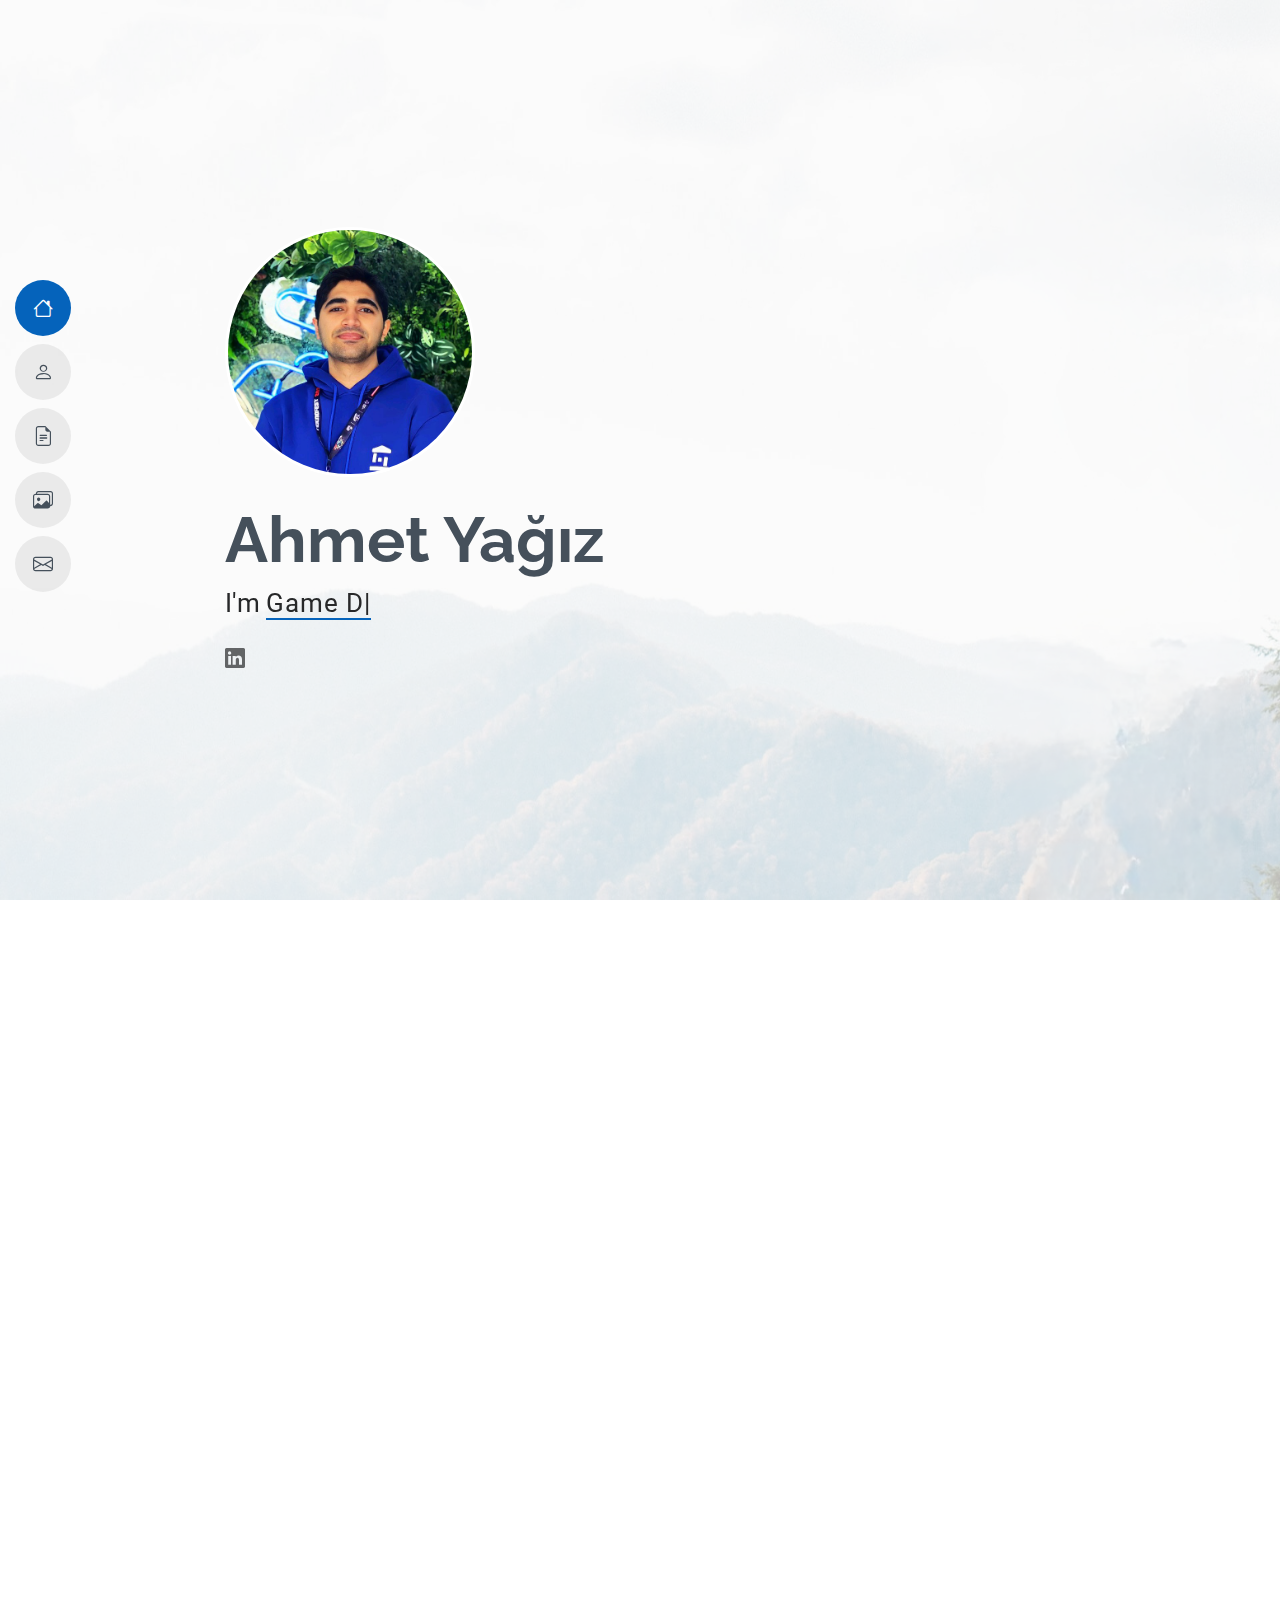
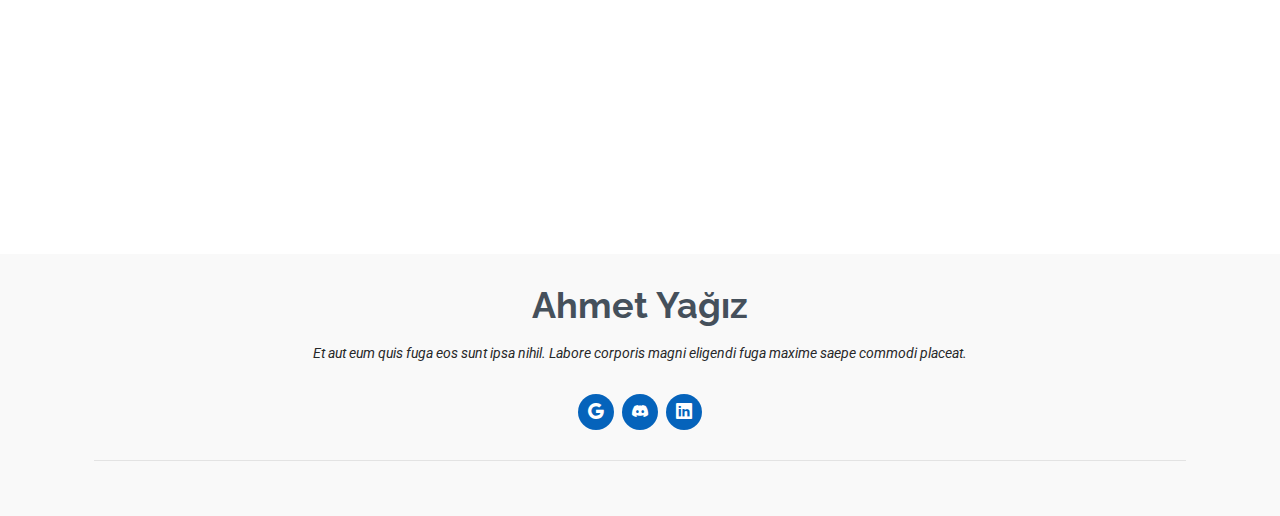
==== commit eb5e68d6: "Update" ====
--- a/index.html
+++ b/index.html
@@ -52,16 +52,15 @@
   </header>
 
   <main class="main">
-
     <!-- Hero Section -->
     <section id="hero" class="hero section light-background">
-
-      <img src="assets/img/hero-bg.jpg" alt="">
-
+      <img src="assets/img/hero-bg.jpg" alt="" class="hero-bg">
       <div class="container" data-aos="zoom-out">
         <div class="row justify-content-center">
           <div class="col-lg-9">
-            <h2>Ahmet Yağız</h2>
+            <img src="assets/img/profile-img.jpg" alt="Profile Image" class="profile-img">
+              <p></p>
+              <h2>Ahmet Yağız</h2>
             <p>I'm <span class="typed" data-typed-items="Game Developer, Game Designer, Unity Developer"></span><span class="typed-cursor typed-cursor--blink" aria-hidden="true"></span></p>
             <div class="social-links">
               <a href="#"><i class="bi bi-linkedin"></i></a>
@@ -69,7 +68,6 @@
           </div>
         </div>
       </div>
-
     </section><!-- /Hero Section -->
 
     <!-- About Section -->
@@ -85,7 +83,7 @@
 
         <div class="row gy-4 justify-content-center">
           <div class="col-lg-4">
-            <img src="assets/img/profile-img.jpg" class="img-fluid" alt="">
+            <img src="assets/img/profile-img.jpg" alt="Profile Image" class="profile-img-about">
           </div>
           <div class="col-lg-8 content">
             <h2>Unity Game Developer &amp; Game Designer.</h2>
@@ -188,84 +186,6 @@
       </div>
 
     </section><!-- /Skills Section -->
-
-    <!-- Resume Section -->
-    <section id="resume" class="resume section">
-
-      <!-- Section Title -->
-      <div class="container section-title" data-aos="fade-up">
-        <h2>Resume</h2>
-        <p>Magnam dolores commodi suscipit. Necessitatibus eius consequatur ex aliquid fuga eum quidem. Sit sint consectetur velit. Quisquam quos quisquam cupiditate. Et nemo qui impedit suscipit alias ea. Quia fugiat sit in iste officiis commodi quidem hic quas.</p>
-      </div><!-- End Section Title -->
-
-      <div class="container">
-
-        <div class="row">
-
-          <div class="col-lg-6" data-aos="fade-up" data-aos-delay="100">
-            <h3 class="resume-title">Sumary</h3>
-
-            <div class="resume-item pb-0">
-              <h4>Brandon Johnson</h4>
-              <p><em>Innovative and deadline-driven Graphic Designer with 3+ years of experience designing and developing user-centered digital/print marketing material from initial concept to final, polished deliverable.</em></p>
-              <ul>
-                <li>Portland par 127,Orlando, FL</li>
-                <li>(123) 456-7891</li>
-                <li>alice.barkley@example.com</li>
-              </ul>
-            </div><!-- Edn Resume Item -->
-
-            <h3 class="resume-title">Education</h3>
-            <div class="resume-item">
-              <h4>Master of Fine Arts &amp; Graphic Design</h4>
-              <h5>2015 - 2016</h5>
-              <p><em>Rochester Institute of Technology, Rochester, NY</em></p>
-              <p>Qui deserunt veniam. Et sed aliquam labore tempore sed quisquam iusto autem sit. Ea vero voluptatum qui ut dignissimos deleniti nerada porti sand markend</p>
-            </div><!-- Edn Resume Item -->
-
-            <div class="resume-item">
-              <h4>Bachelor of Fine Arts &amp; Graphic Design</h4>
-              <h5>2010 - 2014</h5>
-              <p><em>Rochester Institute of Technology, Rochester, NY</em></p>
-              <p>Quia nobis sequi est occaecati aut. Repudiandae et iusto quae reiciendis et quis Eius vel ratione eius unde vitae rerum voluptates asperiores voluptatem Earum molestiae consequatur neque etlon sader mart dila</p>
-            </div><!-- Edn Resume Item -->
-
-          </div>
-
-          <div class="col-lg-6" data-aos="fade-up" data-aos-delay="200">
-            <h3 class="resume-title">Professional Experience</h3>
-            <div class="resume-item">
-              <h4>Senior graphic design specialist</h4>
-              <h5>2019 - Present</h5>
-              <p><em>Experion, New York, NY </em></p>
-              <ul>
-                <li>Lead in the design, development, and implementation of the graphic, layout, and production communication materials</li>
-                <li>Delegate tasks to the 7 members of the design team and provide counsel on all aspects of the project. </li>
-                <li>Supervise the assessment of all graphic materials in order to ensure quality and accuracy of the design</li>
-                <li>Oversee the efficient use of production project budgets ranging from $2,000 - $25,000</li>
-              </ul>
-            </div><!-- Edn Resume Item -->
-
-            <div class="resume-item">
-              <h4>Graphic design specialist</h4>
-              <h5>2017 - 2018</h5>
-              <p><em>Stepping Stone Advertising, New York, NY</em></p>
-              <ul>
-                <li>Developed numerous marketing programs (logos, brochures,infographics, presentations, and advertisements).</li>
-                <li>Managed up to 5 projects or tasks at a given time while under pressure</li>
-                <li>Recommended and consulted with clients on the most appropriate graphic design</li>
-                <li>Created 4+ design presentations and proposals a month for clients and account managers</li>
-              </ul>
-            </div><!-- Edn Resume Item -->
-
-          </div>
-
-        </div>
-
-      </div>
-
-    </section><!-- /Resume Section -->
-
     <!-- Portfolio Section -->
     <section id="portfolio" class="portfolio section">
 
@@ -281,17 +201,17 @@
 
           <ul class="portfolio-filters isotope-filters" data-aos="fade-up" data-aos-delay="100">
             <li data-filter="*" class="filter-active">All</li>
-            <li data-filter=".filter-app">App</li>
-            <li data-filter=".filter-product">Card</li>
+            <li data-filter=".filter-app">PC</li>
+            <li data-filter=".filter-product">Mobile</li>
             <li data-filter=".filter-branding">Web</li>
           </ul><!-- End Portfolio Filters -->
 
           <div class="row gy-4 isotope-container" data-aos="fade-up" data-aos-delay="200">
 
-            <div class="col-lg-4 col-md-6 portfolio-item isotope-item filter-app">
+            <div class="col-lg-4 col-md-6 portfolio-item isotope-item filter-app filter-product">
               <img src="assets/img/masonry-portfolio/masonry-portfolio-1.jpg" class="img-fluid" alt="">
               <div class="portfolio-info">
-                <h4>App 1</h4>
+                <h4>Fire and Dodge</h4>
                 <p>Lorem ipsum, dolor sit</p>
                 <a href="assets/img/masonry-portfolio/masonry-portfolio-1.jpg" title="App 1" data-gallery="portfolio-gallery-app" class="glightbox preview-link"><i class="bi bi-zoom-in"></i></a>
                 <a href="portfolio-details.html" title="More Details" class="details-link"><i class="bi bi-link-45deg"></i></a>
@@ -385,84 +305,6 @@
       </div>
 
     </section><!-- /Portfolio Section -->
-
-    <!-- Contact Section -->
-    <section id="contact" class="contact section">
-
-      <!-- Section Title -->
-      <div class="container section-title" data-aos="fade-up">
-        <h2>Contact</h2>
-        <p>Necessitatibus eius consequatur ex aliquid fuga eum quidem sint consectetur velit</p>
-      </div><!-- End Section Title -->
-
-      <div class="container" data-aos="fade" data-aos-delay="100">
-
-        <div class="row gy-4">
-
-          <div class="col-lg-4">
-            <div class="info-item d-flex" data-aos="fade-up" data-aos-delay="200">
-              <i class="bi bi-geo-alt flex-shrink-0"></i>
-              <div>
-                <h3>Address</h3>
-                <p>A108 Adam Street, New York, NY 535022</p>
-              </div>
-            </div><!-- End Info Item -->
-
-            <div class="info-item d-flex" data-aos="fade-up" data-aos-delay="300">
-              <i class="bi bi-telephone flex-shrink-0"></i>
-              <div>
-                <h3>Call Us</h3>
-                <p>+1 5589 55488 55</p>
-              </div>
-            </div><!-- End Info Item -->
-
-            <div class="info-item d-flex" data-aos="fade-up" data-aos-delay="400">
-              <i class="bi bi-envelope flex-shrink-0"></i>
-              <div>
-                <h3>Email Us</h3>
-                <p>info@example.com</p>
-              </div>
-            </div><!-- End Info Item -->
-
-          </div>
-
-          <div class="col-lg-8">
-            <form action="forms/contact.php" method="post" class="php-email-form" data-aos="fade-up" data-aos-delay="200">
-              <div class="row gy-4">
-
-                <div class="col-md-6">
-                  <input type="text" name="name" class="form-control" placeholder="Your Name" required="">
-                </div>
-
-                <div class="col-md-6 ">
-                  <input type="email" class="form-control" name="email" placeholder="Your Email" required="">
-                </div>
-
-                <div class="col-md-12">
-                  <input type="text" class="form-control" name="subject" placeholder="Subject" required="">
-                </div>
-
-                <div class="col-md-12">
-                  <textarea class="form-control" name="message" rows="6" placeholder="Message" required=""></textarea>
-                </div>
-
-                <div class="col-md-12 text-center">
-                  <div class="loading">Loading</div>
-                  <div class="error-message"></div>
-                  <div class="sent-message">Your message has been sent. Thank you!</div>
-
-                  <button type="submit">Send Message</button>
-                </div>
-
-              </div>
-            </form>
-          </div><!-- End Contact Form -->
-
-        </div>
-
-      </div>
-
-    </section><!-- /Contact Section -->
 
   </main>
 
--- a/assets/css/main.css
+++ b/assets/css/main.css
@@ -522,14 +522,38 @@
   justify-content: center;
 }
 
-.hero img {
+.hero-bg {
+  width: 100%;
+  height: auto; /* Görüntü oranını korur */
+  display: block;
   position: absolute;
   inset: 0;
-  display: block;
   width: 100%;
   height: 100%;
-  object-fit: cover;
-  z-index: 1;
+}
+
+.profile-img-container {
+  position: absolute;
+  top: 15%; /* Profil resmini biraz daha yukarı taşır */
+  left: 50%; /* Profil resmini ortalar */
+  transform: translate(-50%, -50%); /* Merkezi hizalar */
+  z-index: 10; /* Diğer elemanların üstünde */
+  margin-bottom: 20px;
+}
+
+.profile-img {
+  width: 250px; /* Resim boyutunu ayarlar */
+  height: auto; /* Görüntü oranını korur */
+  border-radius: 50%; /* Yuvarlak hale getirir */
+  border: 3px solid #fff; /* Beyaz kenarlık ekler */
+  margin-bottom: 20px;
+}
+
+.profile-img-about {
+  width: 250px; /* Resim boyutunu ayarlar */
+  height: auto; /* Görüntü oranını korur */
+  border-radius: 50%; /* Yuvarlak hale getirir */
+  border: 3px solid #fff; /* Beyaz kenarlık ekler */
 }
 
 .hero:before {
@@ -653,65 +677,6 @@
   height: 10px;
   transition: 0.9s;
   background-color: var(--accent-color);
-}
-
-/*--------------------------------------------------------------
-# Resume Section
---------------------------------------------------------------*/
-.resume .resume-title {
-  color: var(--heading-color);
-  font-size: 26px;
-  font-weight: 700;
-  margin-top: 20px;
-  margin-bottom: 20px;
-}
-
-.resume .resume-item {
-  padding: 0 0 20px 20px;
-  margin-top: -2px;
-  border-left: 2px solid var(--accent-color);
-  position: relative;
-}
-
-.resume .resume-item h4 {
-  line-height: 18px;
-  font-size: 18px;
-  font-weight: 600;
-  text-transform: uppercase;
-  color: color-mix(in srgb, var(--default-color), transparent 20%);
-  margin-bottom: 10px;
-}
-
-.resume .resume-item h5 {
-  font-size: 16px;
-  padding: 5px 15px;
-  display: inline-block;
-  font-weight: 600;
-  margin-bottom: 10px;
-}
-
-.resume .resume-item ul {
-  padding-left: 20px;
-}
-
-.resume .resume-item ul li {
-  padding-bottom: 10px;
-}
-
-.resume .resume-item:last-child {
-  padding-bottom: 0;
-}
-
-.resume .resume-item::before {
-  content: "";
-  position: absolute;
-  width: 16px;
-  height: 16px;
-  border-radius: 50px;
-  left: -9px;
-  top: 0;
-  background: var(--background-color);
-  border: 2px solid var(--accent-color);
 }
 
 /*--------------------------------------------------------------
@@ -814,389 +779,6 @@
   opacity: 1;
   bottom: 0;
 }
-/*--------------------------------------------------------------
-# Contact Section
---------------------------------------------------------------*/
-.contact .info-item+.info-item {
-  margin-top: 40px;
-}
-
-.contact .info-item i {
-  color: var(--accent-color);
-  background: color-mix(in srgb, var(--accent-color), transparent 92%);
-  font-size: 20px;
-  width: 44px;
-  height: 44px;
-  display: flex;
-  justify-content: center;
-  align-items: center;
-  border-radius: 50px;
-  transition: all 0.3s ease-in-out;
-  margin-right: 15px;
-}
-
-.contact .info-item h3 {
-  padding: 0;
-  font-size: 18px;
-  font-weight: 700;
-  margin-bottom: 5px;
-}
-
-.contact .info-item p {
-  padding: 0;
-  margin-bottom: 0;
-  font-size: 14px;
-}
-
-.contact .info-item:hover i {
-  background: var(--accent-color);
-  color: var(--contrast-color);
-}
-
-.contact .php-email-form {
-  height: 100%;
-}
-
-.contact .php-email-form input[type=text],
-.contact .php-email-form input[type=email],
-.contact .php-email-form textarea {
-  font-size: 14px;
-  padding: 10px 15px;
-  box-shadow: none;
-  border-radius: 0;
-  color: var(--default-color);
-  background-color: color-mix(in srgb, var(--background-color), transparent 50%);
-  border-color: color-mix(in srgb, var(--default-color), transparent 80%);
-}
-
-.contact .php-email-form input[type=text]:focus,
-.contact .php-email-form input[type=email]:focus,
-.contact .php-email-form textarea:focus {
-  border-color: var(--accent-color);
-}
-
-.contact .php-email-form input[type=text]::placeholder,
-.contact .php-email-form input[type=email]::placeholder,
-.contact .php-email-form textarea::placeholder {
-  color: color-mix(in srgb, var(--default-color), transparent 70%);
-}
-
-.contact .php-email-form button[type=submit] {
-  color: var(--contrast-color);
-  background: var(--accent-color);
-  border: 0;
-  padding: 10px 30px;
-  transition: 0.4s;
-  border-radius: 50px;
-}
-
-.contact .php-email-form button[type=submit]:hover {
-  background: color-mix(in srgb, var(--accent-color), transparent 25%);
-}
-
-/*--------------------------------------------------------------
-# Portfolio Details Section
---------------------------------------------------------------*/
-.portfolio-details .portfolio-details-slider img {
-  width: 100%;
-}
-
-.portfolio-details .swiper-wrapper {
-  height: auto;
-}
-
-.portfolio-details .swiper-button-prev,
-.portfolio-details .swiper-button-next {
-  width: 48px;
-  height: 48px;
-}
-
-.portfolio-details .swiper-button-prev:after,
-.portfolio-details .swiper-button-next:after {
-  color: rgba(255, 255, 255, 0.8);
-  background-color: rgba(0, 0, 0, 0.15);
-  font-size: 24px;
-  border-radius: 50%;
-  width: 48px;
-  height: 48px;
-  display: flex;
-  align-items: center;
-  justify-content: center;
-  transition: 0.3s;
-}
-
-.portfolio-details .swiper-button-prev:hover:after,
-.portfolio-details .swiper-button-next:hover:after {
-  background-color: rgba(0, 0, 0, 0.3);
-}
-
-@media (max-width: 575px) {
-
-  .portfolio-details .swiper-button-prev,
-  .portfolio-details .swiper-button-next {
-    display: none;
-  }
-}
-
-.portfolio-details .swiper-pagination {
-  margin-top: 20px;
-  position: relative;
-}
-
-.portfolio-details .swiper-pagination .swiper-pagination-bullet {
-  width: 10px;
-  height: 10px;
-  background-color: color-mix(in srgb, var(--default-color), transparent 85%);
-  opacity: 1;
-}
-
-.portfolio-details .swiper-pagination .swiper-pagination-bullet-active {
-  background-color: var(--accent-color);
-}
-
-.portfolio-details .portfolio-info h3 {
-  font-size: 22px;
-  font-weight: 700;
-  margin-bottom: 20px;
-  padding-bottom: 20px;
-  position: relative;
-}
-
-.portfolio-details .portfolio-info h3:after {
-  content: "";
-  position: absolute;
-  display: block;
-  width: 50px;
-  height: 3px;
-  background: var(--accent-color);
-  left: 0;
-  bottom: 0;
-}
-
-.portfolio-details .portfolio-info ul {
-  list-style: none;
-  padding: 0;
-  font-size: 15px;
-}
-
-.portfolio-details .portfolio-info ul li {
-  display: flex;
-  flex-direction: column;
-  padding-bottom: 15px;
-}
-
-.portfolio-details .portfolio-info ul strong {
-  text-transform: uppercase;
-  font-weight: 400;
-  color: color-mix(in srgb, var(--default-color), transparent 50%);
-  font-size: 14px;
-}
-
-.portfolio-details .portfolio-info .btn-visit {
-  padding: 8px 40px;
-  background: var(--accent-color);
-  color: var(--contrast-color);
-  border-radius: 50px;
-  transition: 0.3s;
-}
-
-.portfolio-details .portfolio-info .btn-visit:hover {
-  background: color-mix(in srgb, var(--accent-color), transparent 20%);
-}
-
-.portfolio-details .portfolio-description h2 {
-  font-size: 26px;
-  font-weight: 700;
-  margin-bottom: 20px;
-}
-
-.portfolio-details .portfolio-description p {
-  padding: 0;
-}
-
-.portfolio-details .portfolio-description .testimonial-item {
-  padding: 30px 30px 0 30px;
-  position: relative;
-  background: color-mix(in srgb, var(--default-color), transparent 97%);
-  margin-bottom: 50px;
-}
-
-.portfolio-details .portfolio-description .testimonial-item .testimonial-img {
-  width: 90px;
-  border-radius: 50px;
-  border: 6px solid var(--background-color);
-  float: left;
-  margin: 0 10px 0 0;
-}
-
-.portfolio-details .portfolio-description .testimonial-item h3 {
-  font-size: 18px;
-  font-weight: bold;
-  margin: 15px 0 5px 0;
-  padding-top: 20px;
-}
-
-.portfolio-details .portfolio-description .testimonial-item h4 {
-  font-size: 14px;
-  color: #6c757d;
-  margin: 0;
-}
-
-.portfolio-details .portfolio-description .testimonial-item .quote-icon-left,
-.portfolio-details .portfolio-description .testimonial-item .quote-icon-right {
-  color: color-mix(in srgb, var(--accent-color), transparent 50%);
-  font-size: 26px;
-  line-height: 0;
-}
-
-.portfolio-details .portfolio-description .testimonial-item .quote-icon-left {
-  display: inline-block;
-  left: -5px;
-  position: relative;
-}
-
-.portfolio-details .portfolio-description .testimonial-item .quote-icon-right {
-  display: inline-block;
-  right: -5px;
-  position: relative;
-  top: 10px;
-  transform: scale(-1, -1);
-}
-
-.portfolio-details .portfolio-description .testimonial-item p {
-  font-style: italic;
-  margin: 0 0 15px 0 0 0;
-  padding: 0;
-}
-
-/*--------------------------------------------------------------
-# Service Details Section
---------------------------------------------------------------*/
-.service-details .service-box {
-  padding: 20px;
-  box-shadow: 0px 2px 20px rgba(0, 0, 0, 0.1);
-}
-
-.service-details .service-box+.service-box {
-  margin-top: 30px;
-}
-
-.service-details .service-box h4 {
-  font-size: 20px;
-  font-weight: 700;
-  border-bottom: 2px solid color-mix(in srgb, var(--default-color), transparent 92%);
-  padding-bottom: 15px;
-  margin-bottom: 15px;
-}
-
-.service-details .services-list a {
-  color: color-mix(in srgb, var(--default-color), transparent 20%);
-  background-color: color-mix(in srgb, var(--default-color), transparent 96%);
-  display: flex;
-  align-items: center;
-  padding: 12px 15px;
-  margin-top: 15px;
-  transition: 0.3s;
-}
-
-.service-details .services-list a:first-child {
-  margin-top: 0;
-}
-
-.service-details .services-list a i {
-  font-size: 16px;
-  margin-right: 8px;
-  color: var(--accent-color);
-}
-
-.service-details .services-list a.active {
-  color: var(--contrast-color);
-  background-color: var(--accent-color);
-}
-
-.service-details .services-list a.active i {
-  color: var(--contrast-color);
-}
-
-.service-details .services-list a:hover {
-  background-color: color-mix(in srgb, var(--accent-color), transparent 95%);
-  color: var(--accent-color);
-}
-
-.service-details .download-catalog a {
-  color: var(--default-color);
-  display: flex;
-  align-items: center;
-  padding: 10px 0;
-  transition: 0.3s;
-  border-top: 1px solid color-mix(in srgb, var(--default-color), transparent 90%);
-}
-
-.service-details .download-catalog a:first-child {
-  border-top: 0;
-  padding-top: 0;
-}
-
-.service-details .download-catalog a:last-child {
-  padding-bottom: 0;
-}
-
-.service-details .download-catalog a i {
-  font-size: 24px;
-  margin-right: 8px;
-  color: var(--accent-color);
-}
-
-.service-details .download-catalog a:hover {
-  color: var(--accent-color);
-}
-
-.service-details .help-box {
-  background-color: var(--accent-color);
-  color: var(--contrast-color);
-  margin-top: 30px;
-  padding: 30px 15px;
-}
-
-.service-details .help-box .help-icon {
-  font-size: 48px;
-}
-
-.service-details .help-box h4,
-.service-details .help-box a {
-  color: var(--contrast-color);
-}
-
-.service-details .services-img {
-  margin-bottom: 20px;
-}
-
-.service-details h3 {
-  font-size: 26px;
-  font-weight: 700;
-}
-
-.service-details p {
-  font-size: 15px;
-}
-
-.service-details ul {
-  list-style: none;
-  padding: 0;
-  font-size: 15px;
-}
-
-.service-details ul li {
-  padding: 5px 0;
-  display: flex;
-  align-items: center;
-}
-
-.service-details ul i {
-  font-size: 20px;
-  margin-right: 8px;
-  color: var(--accent-color);
-}
 
 /*--------------------------------------------------------------
 # Starter Section Section
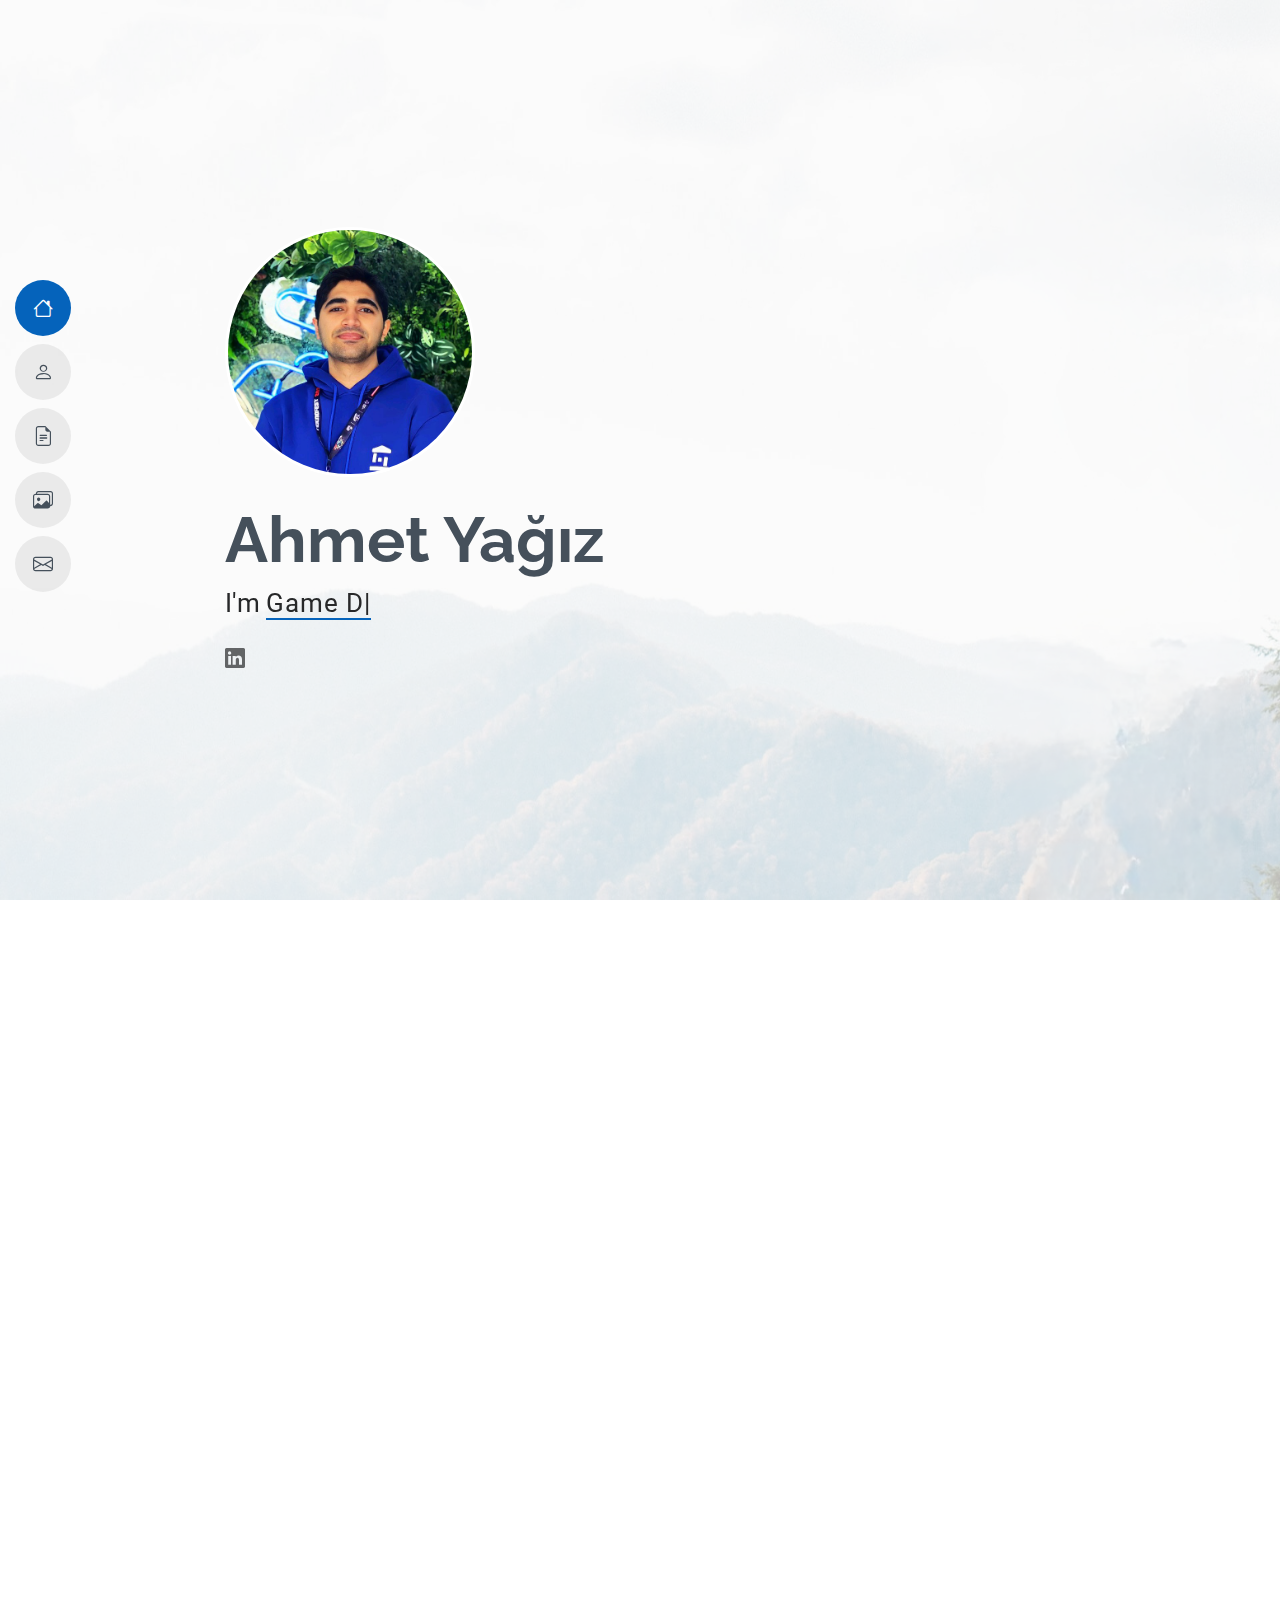
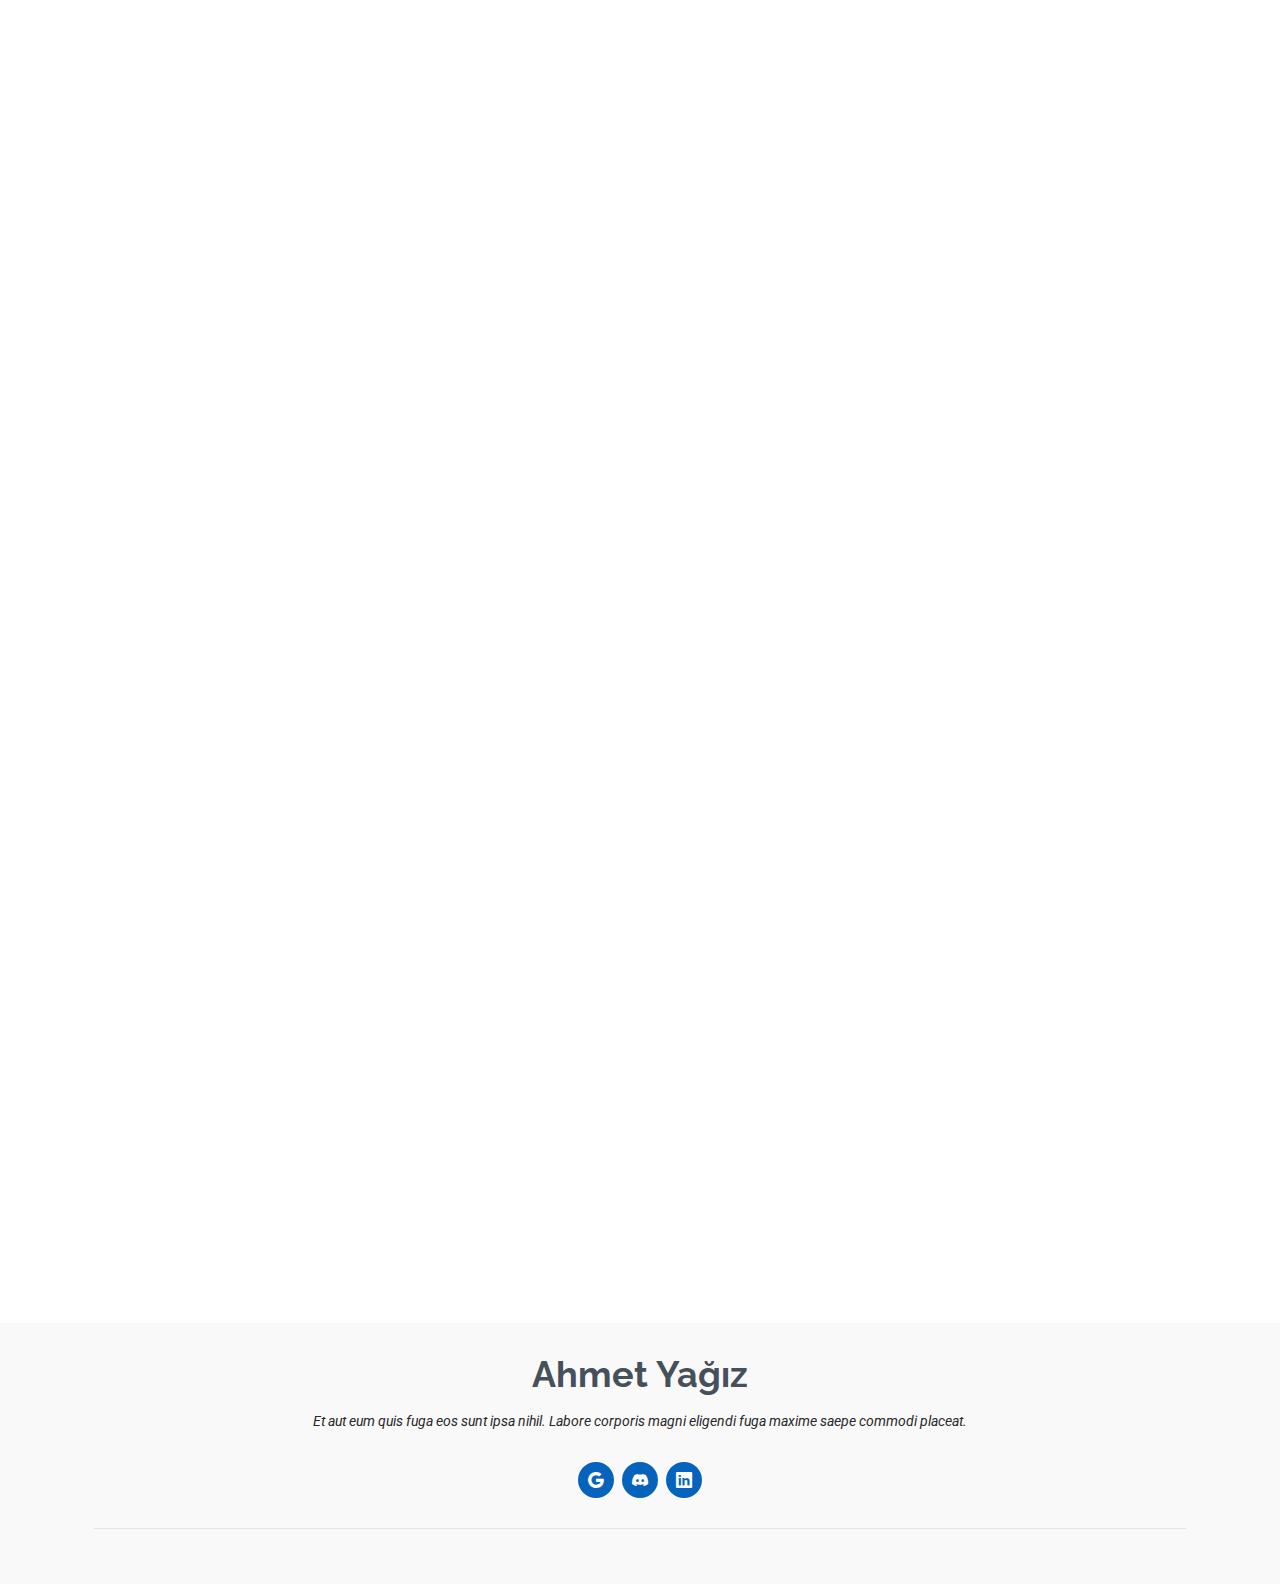
==== commit d7daec07: "break" ====
--- a/index.html
+++ b/index.html
@@ -209,95 +209,30 @@
           <div class="row gy-4 isotope-container" data-aos="fade-up" data-aos-delay="200">
 
             <div class="col-lg-4 col-md-6 portfolio-item isotope-item filter-app filter-product">
-              <img src="assets/img/masonry-portfolio/masonry-portfolio-1.jpg" class="img-fluid" alt="">
-              <div class="portfolio-info">
+              <img src="assets/img/masonry-portfolio/masonry-portfolio-1.jpg" class="img-fluid smooth-square" alt="">
+              <div class="classic-text">
                 <h4>Fire and Dodge</h4>
-                <p>Lorem ipsum, dolor sit</p>
-                <a href="assets/img/masonry-portfolio/masonry-portfolio-1.jpg" title="App 1" data-gallery="portfolio-gallery-app" class="glightbox preview-link"><i class="bi bi-zoom-in"></i></a>
-                <a href="portfolio-details.html" title="More Details" class="details-link"><i class="bi bi-link-45deg"></i></a>
+                <p>Fire balls and break shapes. But watch out: you can shoot yourself too!</p>
+                <p>Level Design, Mobile, Hyper-casual, Arcade</p>
               </div>
             </div><!-- End Portfolio Item -->
 
             <div class="col-lg-4 col-md-6 portfolio-item isotope-item filter-product">
-              <img src="assets/img/masonry-portfolio/masonry-portfolio-2.jpg" class="img-fluid" alt="">
-              <div class="portfolio-info">
+              <img src="assets/img/masonry-portfolio/masonry-portfolio-2.jpg" class="img-fluid smooth-square" alt="">
+              <div class="classic-text"></div>
                 <h4>Product 1</h4>
-                <p>Lorem ipsum, dolor sit</p>
-                <a href="assets/img/masonry-portfolio/masonry-portfolio-2.jpg" title="Product 1" data-gallery="portfolio-gallery-product" class="glightbox preview-link"><i class="bi bi-zoom-in"></i></a>
-                <a href="portfolio-details.html" title="More Details" class="details-link"><i class="bi bi-link-45deg"></i></a>
-              </div>
+                <p>Fire balls and break shapes. But watch out: you can shoot yourself too!</p>
+                <p>Level Design, Mobile, Hyper-casual, Arcade</p>
             </div><!-- End Portfolio Item -->
 
-            <div class="col-lg-4 col-md-6 portfolio-item isotope-item filter-branding">
-              <img src="assets/img/masonry-portfolio/masonry-portfolio-3.jpg" class="img-fluid" alt="">
-              <div class="portfolio-info">
-                <h4>Branding 1</h4>
-                <p>Lorem ipsum, dolor sit</p>
-                <a href="assets/img/masonry-portfolio/masonry-portfolio-3.jpg" title="Branding 1" data-gallery="portfolio-gallery-branding" class="glightbox preview-link"><i class="bi bi-zoom-in"></i></a>
-                <a href="portfolio-details.html" title="More Details" class="details-link"><i class="bi bi-link-45deg"></i></a>
-              </div>
+            <div class="col-lg-4 col-md-6 portfolio-item isotope-item filter-product">
+              <img src="assets/img/masonry-portfolio/masonry-portfolio-2.jpg" class="img-fluid smooth-square" alt="">
+              <div class="classic-text"></div>
+                <h4>Product 1</h4>
+                <p>Fire balls and break shapes. But watch out: you can shoot yourself too!</p>
+                <p>Level Design, Mobile, Hyper-casual, Arcade</p>
             </div><!-- End Portfolio Item -->
-
-            <div class="col-lg-4 col-md-6 portfolio-item isotope-item filter-app">
-              <img src="assets/img/masonry-portfolio/masonry-portfolio-4.jpg" class="img-fluid" alt="">
-              <div class="portfolio-info">
-                <h4>App 2</h4>
-                <p>Lorem ipsum, dolor sit</p>
-                <a href="assets/img/masonry-portfolio/masonry-portfolio-4.jpg" title="App 2" data-gallery="portfolio-gallery-app" class="glightbox preview-link"><i class="bi bi-zoom-in"></i></a>
-                <a href="portfolio-details.html" title="More Details" class="details-link"><i class="bi bi-link-45deg"></i></a>
-              </div>
-            </div><!-- End Portfolio Item -->
-
-            <div class="col-lg-4 col-md-6 portfolio-item isotope-item filter-product">
-              <img src="assets/img/masonry-portfolio/masonry-portfolio-5.jpg" class="img-fluid" alt="">
-              <div class="portfolio-info">
-                <h4>Product 2</h4>
-                <p>Lorem ipsum, dolor sit</p>
-                <a href="assets/img/masonry-portfolio/masonry-portfolio-5.jpg" title="Product 2" data-gallery="portfolio-gallery-product" class="glightbox preview-link"><i class="bi bi-zoom-in"></i></a>
-                <a href="portfolio-details.html" title="More Details" class="details-link"><i class="bi bi-link-45deg"></i></a>
-              </div>
-            </div><!-- End Portfolio Item -->
-
-            <div class="col-lg-4 col-md-6 portfolio-item isotope-item filter-branding">
-              <img src="assets/img/masonry-portfolio/masonry-portfolio-6.jpg" class="img-fluid" alt="">
-              <div class="portfolio-info">
-                <h4>Branding 2</h4>
-                <p>Lorem ipsum, dolor sit</p>
-                <a href="assets/img/masonry-portfolio/masonry-portfolio-6.jpg" title="Branding 2" data-gallery="portfolio-gallery-branding" class="glightbox preview-link"><i class="bi bi-zoom-in"></i></a>
-                <a href="portfolio-details.html" title="More Details" class="details-link"><i class="bi bi-link-45deg"></i></a>
-              </div>
-            </div><!-- End Portfolio Item -->
-
-            <div class="col-lg-4 col-md-6 portfolio-item isotope-item filter-app">
-              <img src="assets/img/masonry-portfolio/masonry-portfolio-7.jpg" class="img-fluid" alt="">
-              <div class="portfolio-info">
-                <h4>App 3</h4>
-                <p>Lorem ipsum, dolor sit</p>
-                <a href="assets/img/masonry-portfolio/masonry-portfolio-7.jpg" title="App 3" data-gallery="portfolio-gallery-app" class="glightbox preview-link"><i class="bi bi-zoom-in"></i></a>
-                <a href="portfolio-details.html" title="More Details" class="details-link"><i class="bi bi-link-45deg"></i></a>
-              </div>
-            </div><!-- End Portfolio Item -->
-
-            <div class="col-lg-4 col-md-6 portfolio-item isotope-item filter-product">
-              <img src="assets/img/masonry-portfolio/masonry-portfolio-8.jpg" class="img-fluid" alt="">
-              <div class="portfolio-info">
-                <h4>Product 3</h4>
-                <p>Lorem ipsum, dolor sit</p>
-                <a href="assets/img/masonry-portfolio/masonry-portfolio-8.jpg" title="Product 3" data-gallery="portfolio-gallery-product" class="glightbox preview-link"><i class="bi bi-zoom-in"></i></a>
-                <a href="portfolio-details.html" title="More Details" class="details-link"><i class="bi bi-link-45deg"></i></a>
-              </div>
-            </div><!-- End Portfolio Item -->
-
-            <div class="col-lg-4 col-md-6 portfolio-item isotope-item filter-branding">
-              <img src="assets/img/masonry-portfolio/masonry-portfolio-9.jpg" class="img-fluid" alt="">
-              <div class="portfolio-info">
-                <h4>Branding 3</h4>
-                <p>Lorem ipsum, dolor sit</p>
-                <a href="assets/img/masonry-portfolio/masonry-portfolio-9.jpg" title="Branding 2" data-gallery="portfolio-gallery-branding" class="glightbox preview-link"><i class="bi bi-zoom-in"></i></a>
-                <a href="portfolio-details.html" title="More Details" class="details-link"><i class="bi bi-link-45deg"></i></a>
-              </div>
-            </div><!-- End Portfolio Item -->
-
+            
           </div><!-- End Portfolio Container -->
 
         </div>
--- a/assets/css/main.css
+++ b/assets/css/main.css
@@ -82,58 +82,6 @@
 h6 {
   color: var(--heading-color);
   font-family: var(--heading-font);
-}
-
-/* PHP Email Form Messages
-------------------------------*/
-.php-email-form .error-message {
-  display: none;
-  background: #df1529;
-  color: #ffffff;
-  text-align: left;
-  padding: 15px;
-  margin-bottom: 24px;
-  font-weight: 600;
-}
-
-.php-email-form .sent-message {
-  display: none;
-  color: #ffffff;
-  background: #059652;
-  text-align: center;
-  padding: 15px;
-  margin-bottom: 24px;
-  font-weight: 600;
-}
-
-.php-email-form .loading {
-  display: none;
-  background: var(--surface-color);
-  text-align: center;
-  padding: 15px;
-  margin-bottom: 24px;
-}
-
-.php-email-form .loading:before {
-  content: "";
-  display: inline-block;
-  border-radius: 50%;
-  width: 24px;
-  height: 24px;
-  margin: 0 10px -6px 0;
-  border: 3px solid var(--accent-color);
-  border-top-color: var(--surface-color);
-  animation: php-email-form-loading 1s linear infinite;
-}
-
-@keyframes php-email-form-loading {
-  0% {
-    transform: rotate(0deg);
-  }
-
-  100% {
-    transform: rotate(360deg);
-  }
 }
 
 /*--------------------------------------------------------------
@@ -516,7 +464,7 @@
   width: 100%;
   min-height: 100vh;
   position: relative;
-  padding: 80px 0;
+  padding: 40px 0;
   display: flex;
   align-items: center;
   justify-content: center;
@@ -739,6 +687,15 @@
   transition: all ease-in-out 0.5s;
   background: color-mix(in srgb, var(--background-color), transparent 10%);
   padding: 15px;
+  text-align: center;
+}
+
+.classic-text{
+  margin-top: 15px;
+}
+
+.smooth-square{
+  border-radius: 15px;
 }
 
 .portfolio .portfolio-item .portfolio-info h4 {
